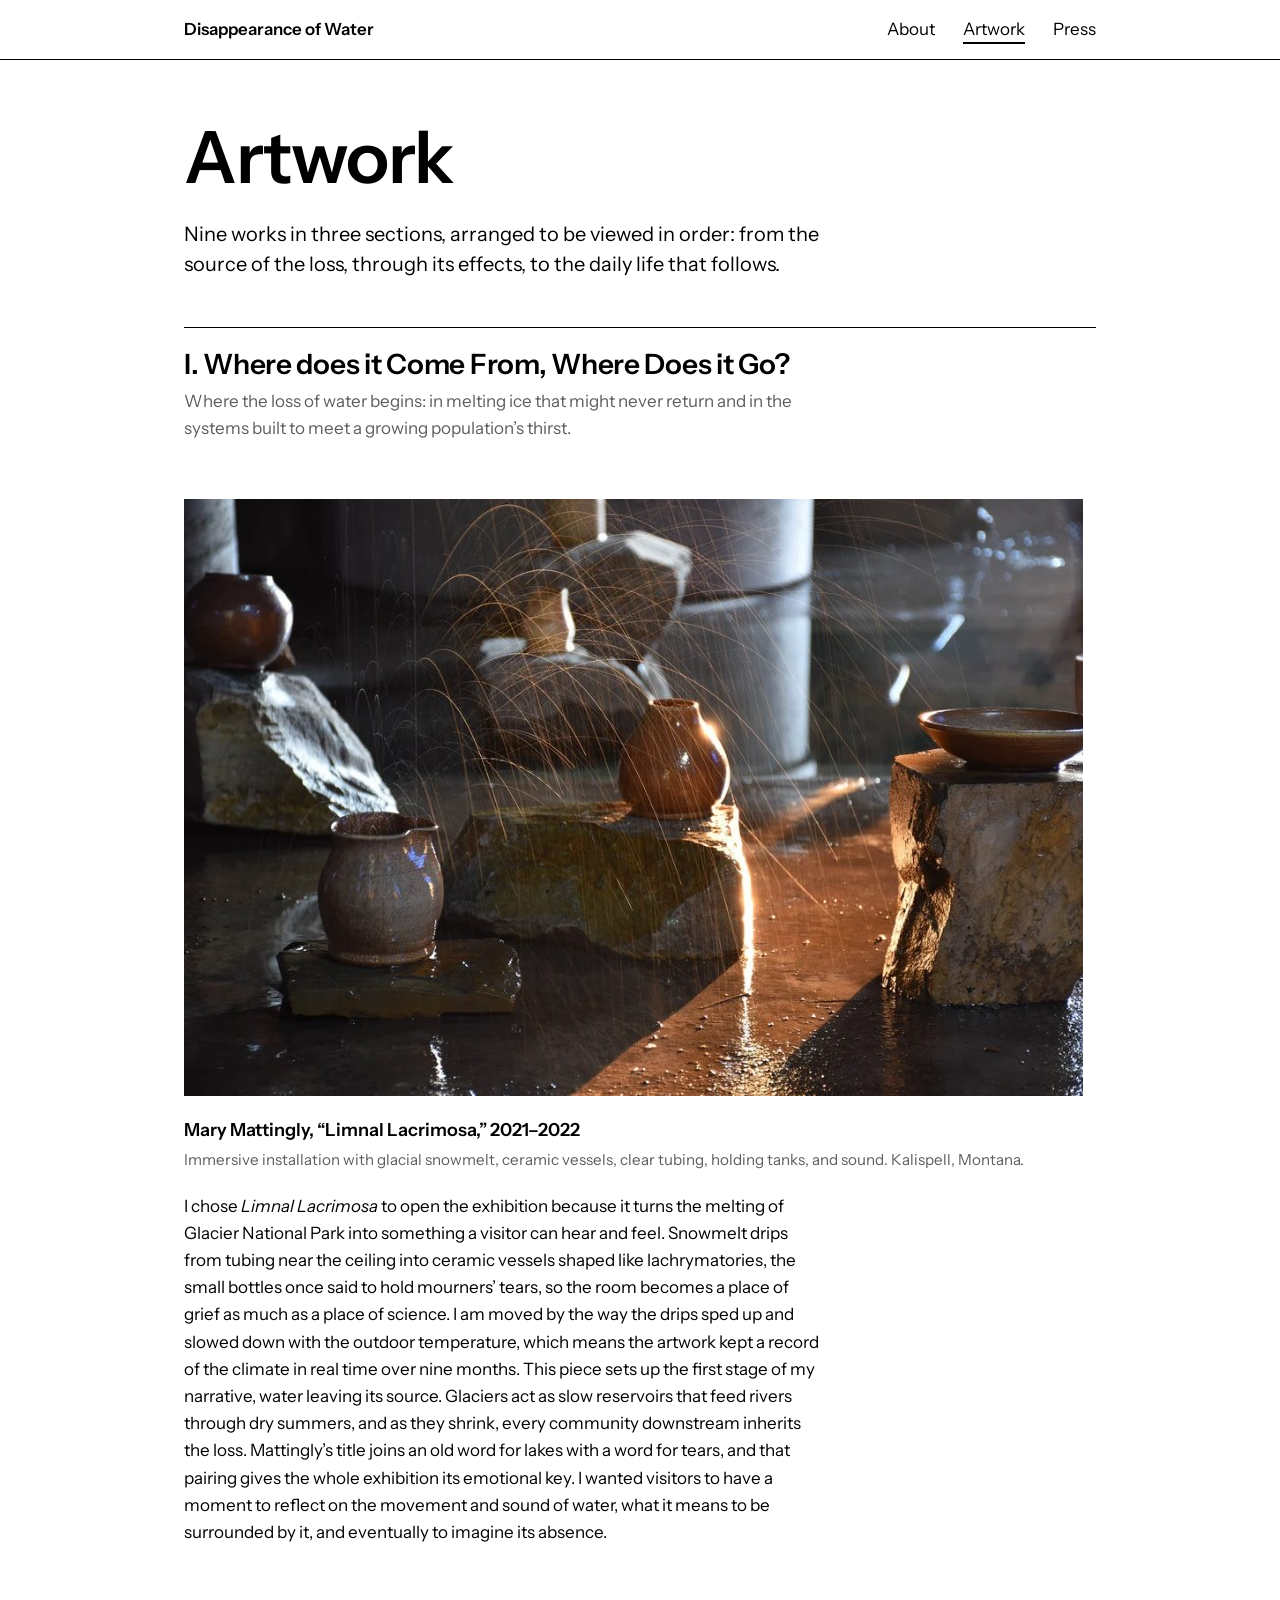
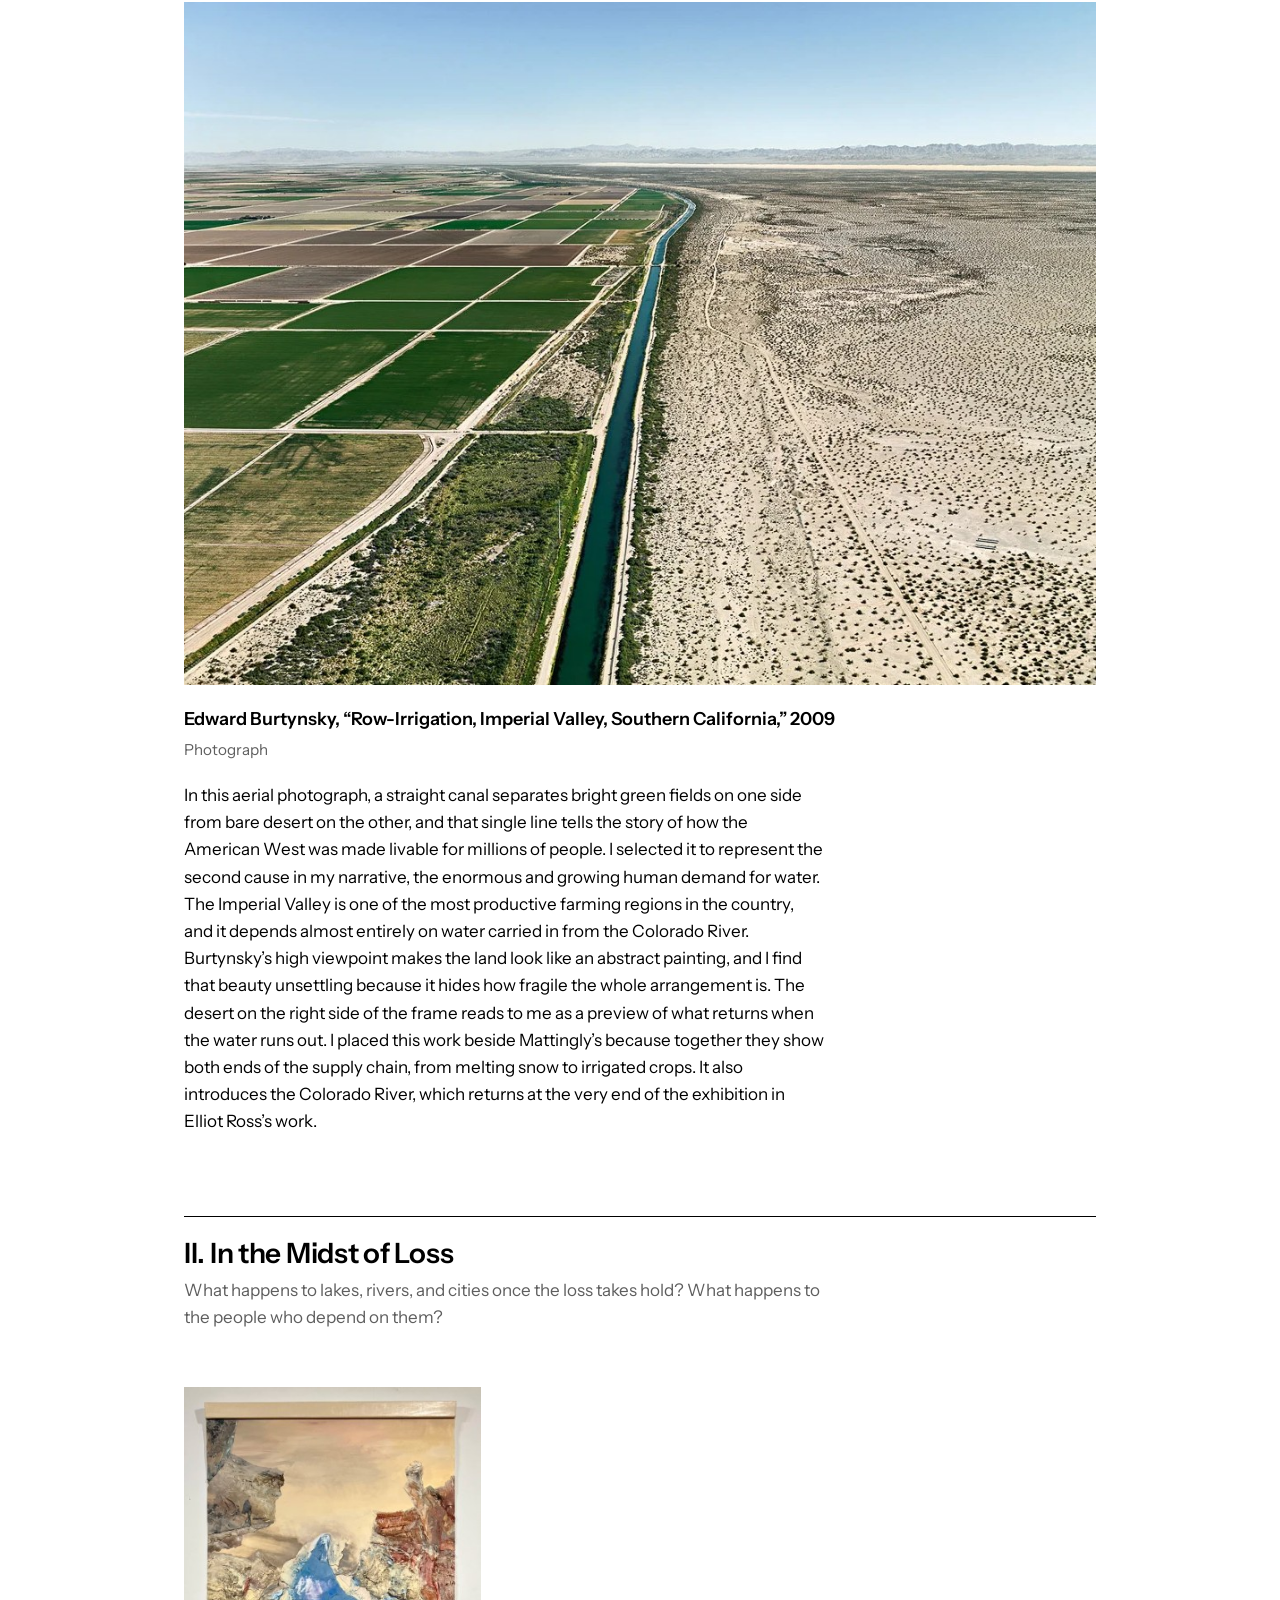
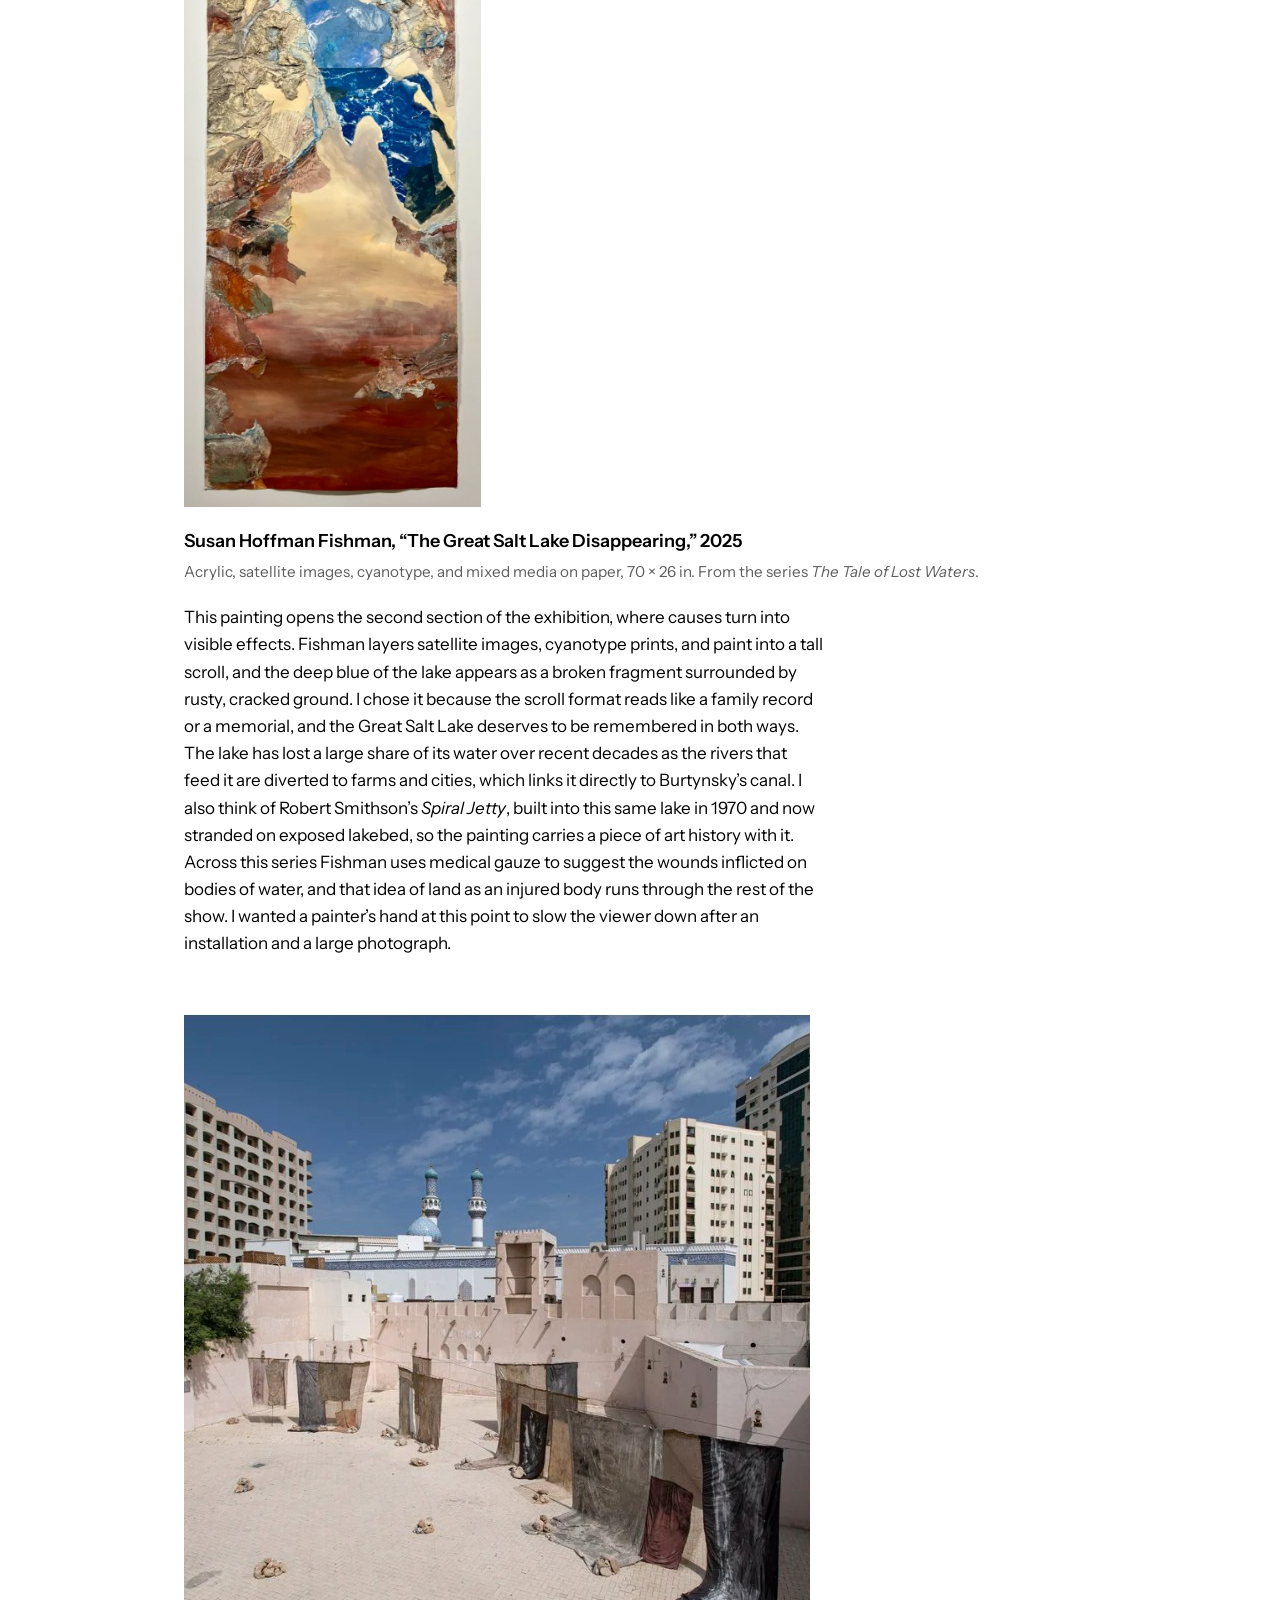
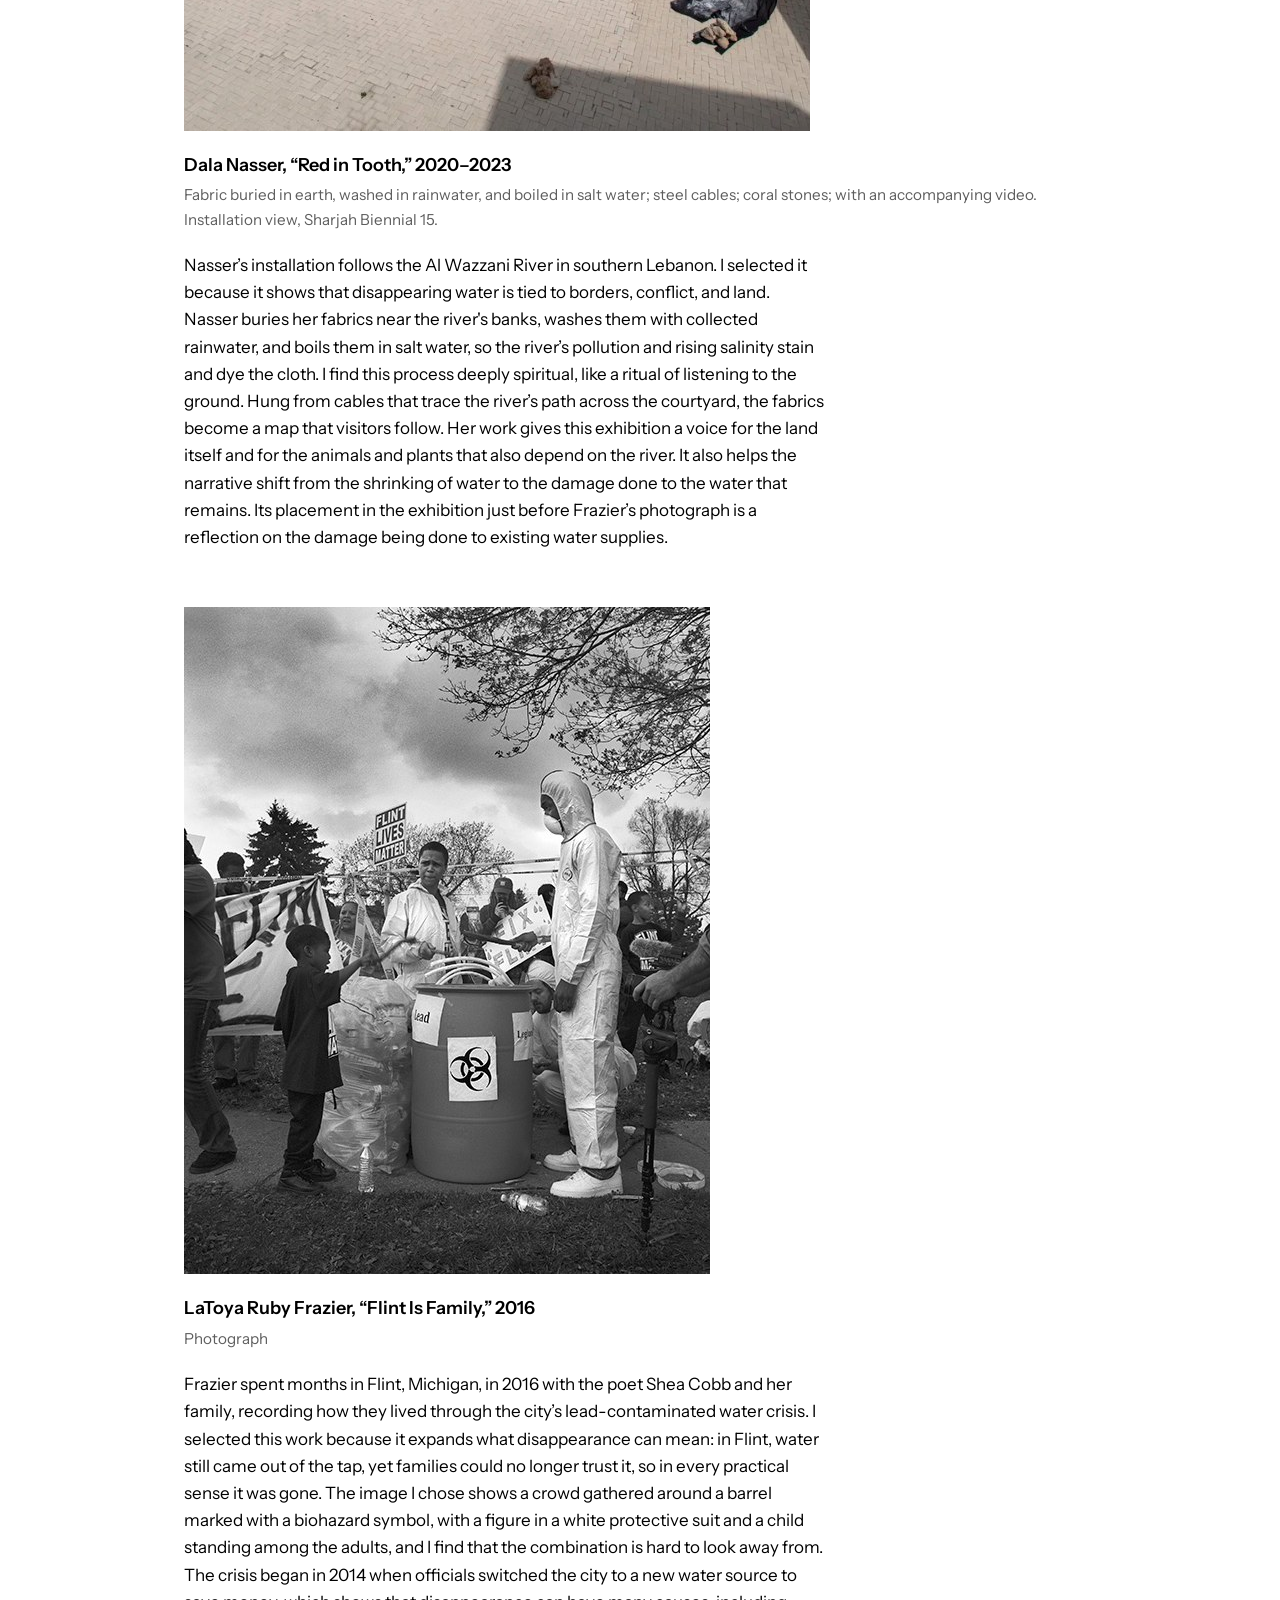
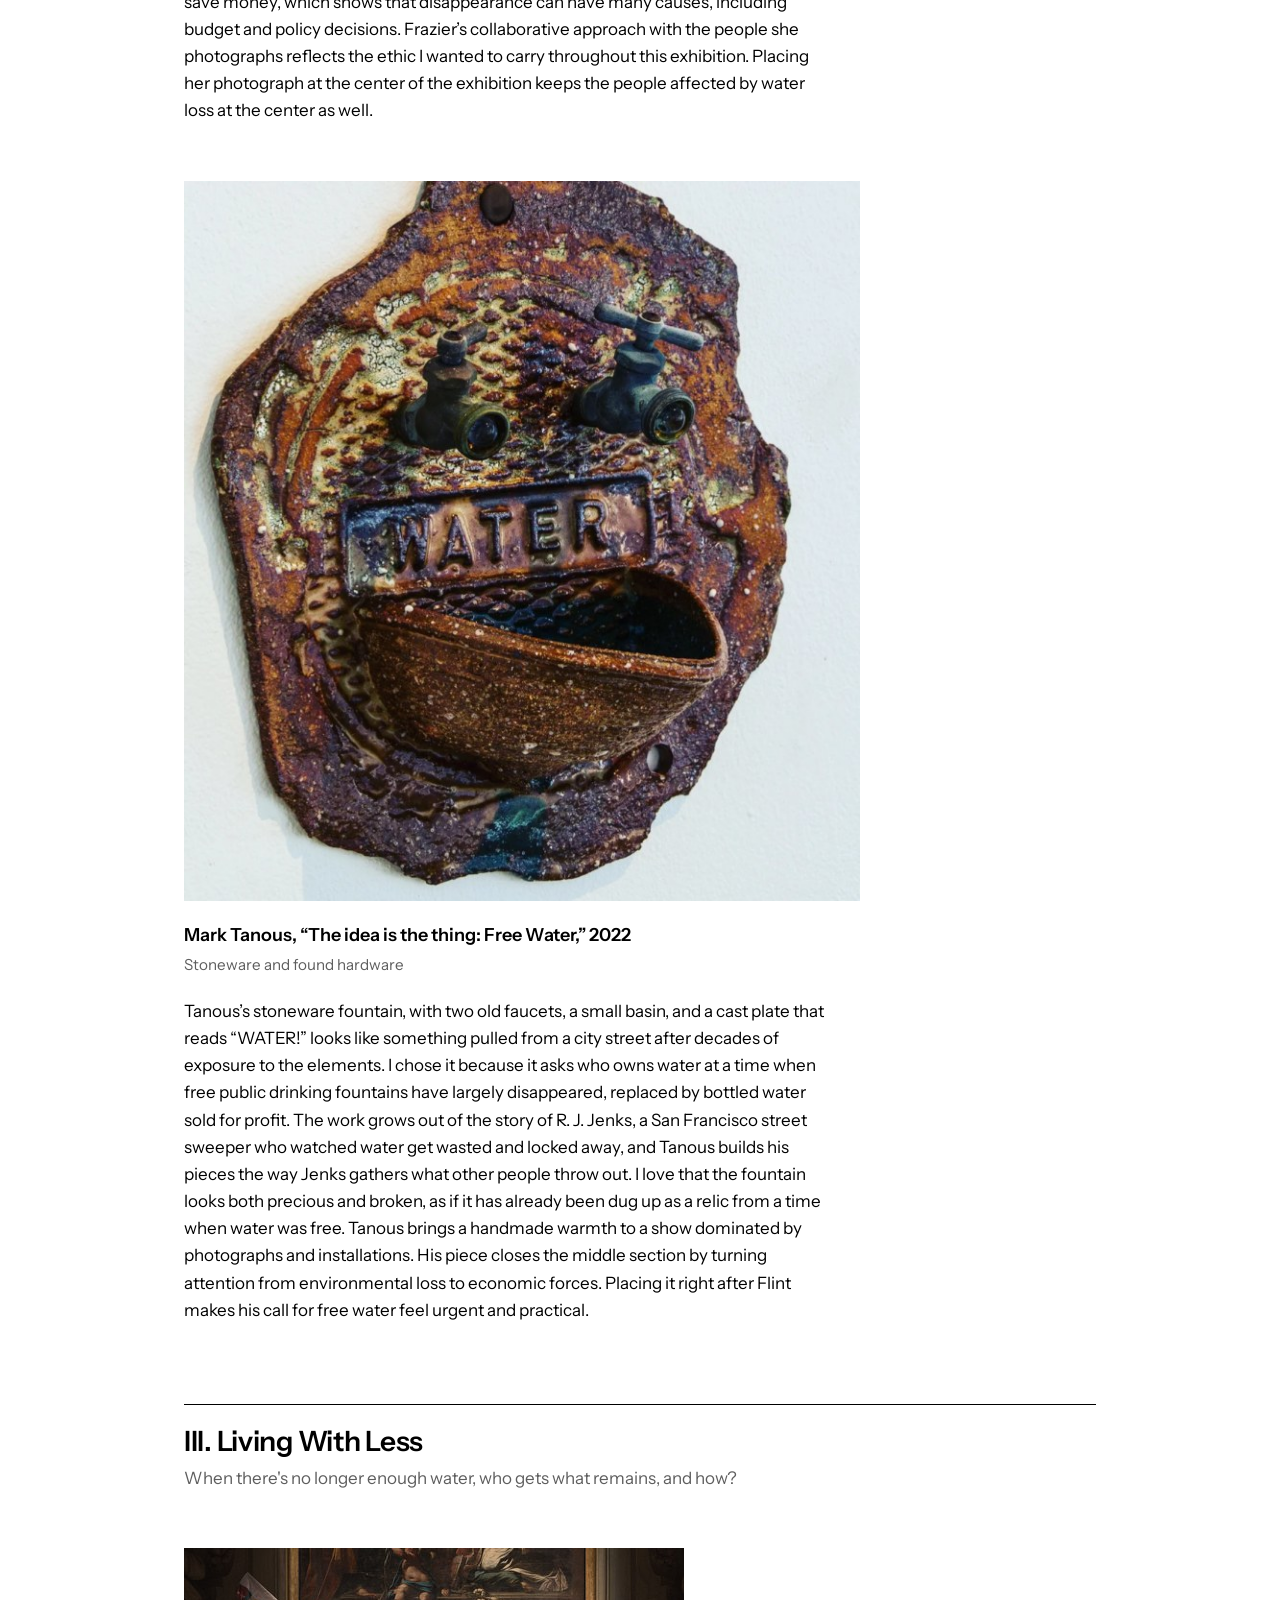
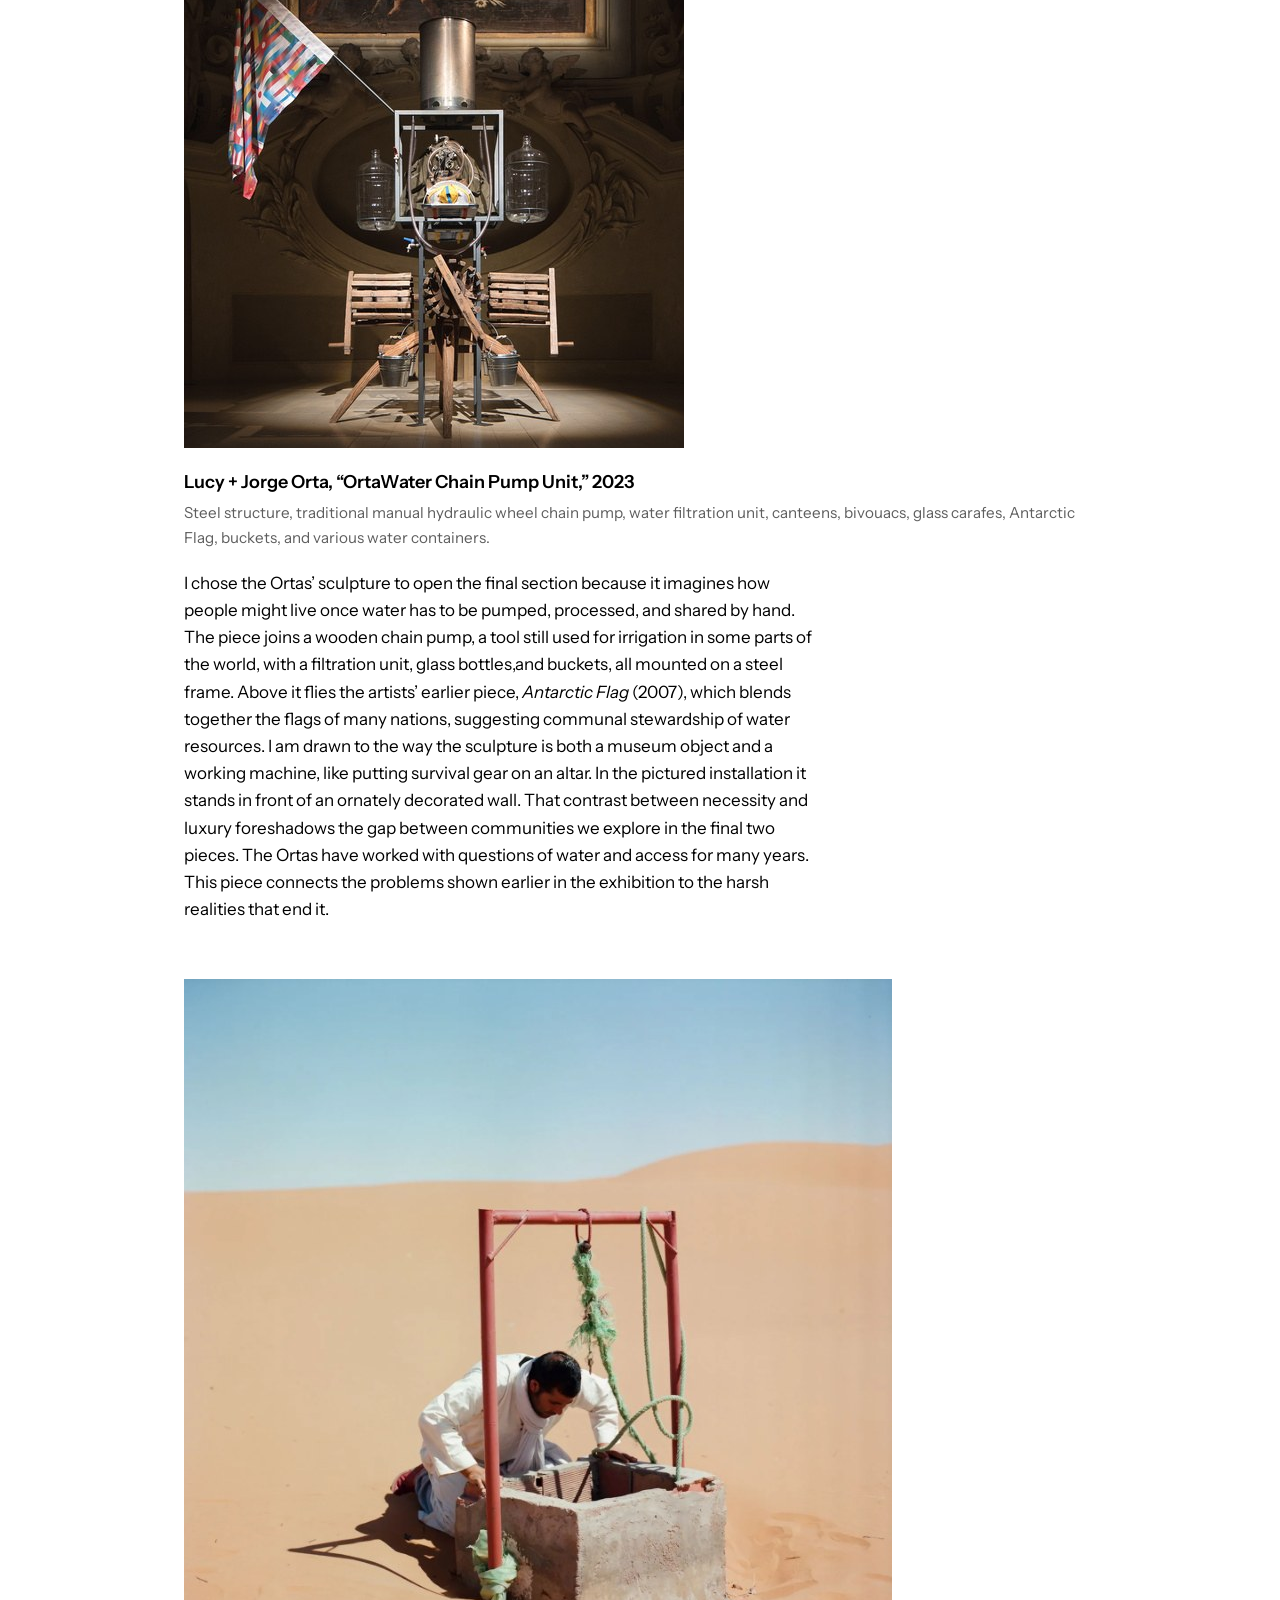
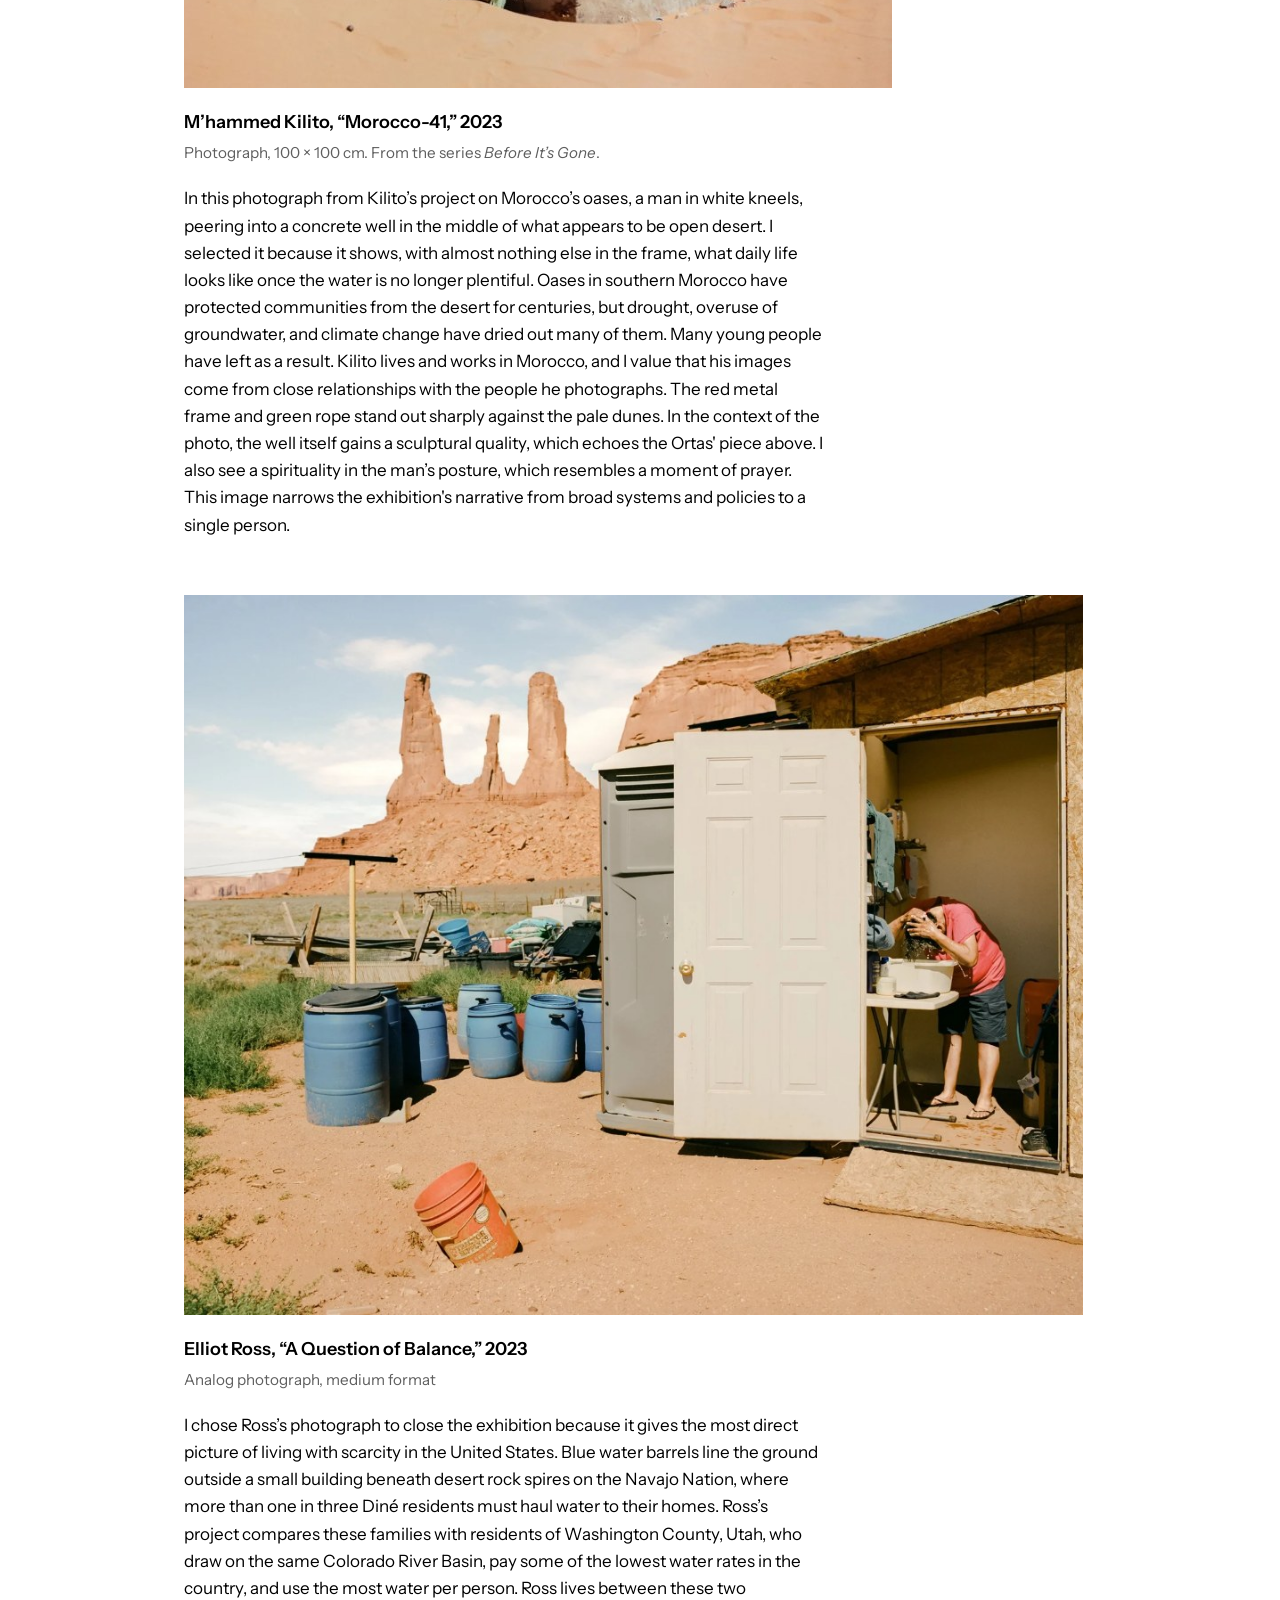
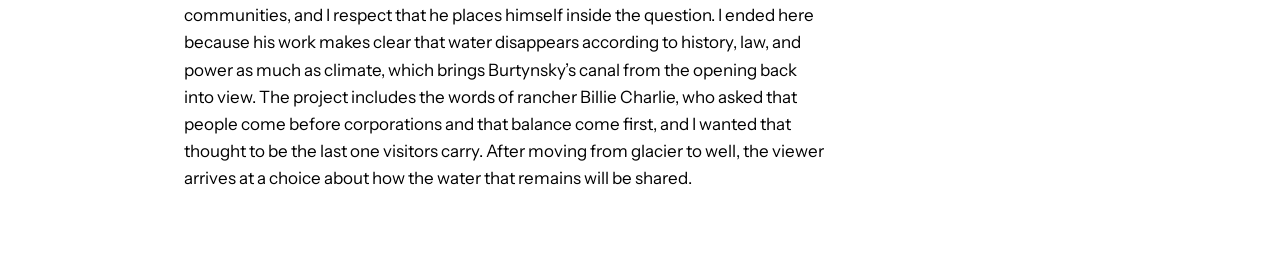
==== artwork.html @ 17aca90d "V1" ====
<!DOCTYPE html>
<html lang="en">
<head>
  <meta charset="utf-8">
  <meta name="viewport" content="width=device-width, initial-scale=1">
  <title>Artwork | Disappearance of Water</title>
  <meta name="description" content="The nine works in Disappearance of Water, presented in three sections.">
  <link rel="preconnect" href="https://fonts.googleapis.com">
  <link rel="preconnect" href="https://fonts.gstatic.com" crossorigin>
  <link href="https://fonts.googleapis.com/css2?family=Instrument+Sans:wght@400;600;700&display=swap" rel="stylesheet">
  <link rel="stylesheet" href="css/style.css">
</head>
<body>

  <nav class="site-nav" aria-label="Main">
    <div class="inner">
      <a class="brand" href="index.html">Disappearance of Water</a>
      <ul>
        <li><a href="index.html">About</a></li>
        <li><a href="artwork.html" aria-current="page">Artwork</a></li>
        <li><a href="press.html">Press</a></li>
      </ul>
    </div>
  </nav>

  <main>

    <header class="text">
      <h1>Artwork</h1>
      <p class="lede">Nine works in three sections, arranged to be viewed in order: from the source of the loss, through its effects, to the daily life that follows.</p>
    </header>

    <section class="movement" aria-labelledby="part-1">
      <h2 id="part-1">I. Where does it Come From, Where Does it Go?</h2>
      <p>Where the loss of water begins: in melting ice that might never return and in the systems built to meet a growing population’s thirst.</p>

      <article class="work" id="mattingly">
        <figure>
          <img src="images/01-mattingly-limnal-lacrimosa.jpg" alt="Limnal Lacrimosa">
        </figure>
        <p class="caption">Mary Mattingly, “Limnal Lacrimosa,” 2021–2022</p>
        <p class="medium">Immersive installation with glacial snowmelt, ceramic vessels, clear tubing, holding tanks, and sound. Kalispell, Montana.</p>
        <div class="text">
          <p>I chose <em>Limnal Lacrimosa</em> to open the exhibition because it turns the melting of Glacier National Park into something a visitor can hear and feel. Snowmelt drips from tubing near the ceiling into ceramic vessels shaped like lachrymatories, the small bottles once said to hold mourners’ tears, so the room becomes a place of grief as much as a place of science. I am moved by the way the drips sped up and slowed down with the outdoor temperature, which means the artwork kept a record of the climate in real time over nine months. This piece sets up the first stage of my narrative, water leaving its source. Glaciers act as slow reservoirs that feed rivers through dry summers, and as they shrink, every community downstream inherits the loss. Mattingly’s title joins an old word for lakes with a word for tears, and that pairing gives the whole exhibition its emotional key. I wanted visitors to have a moment to reflect on the movement and sound of water, what it means to be surrounded by it, and eventually to imagine its absence.</p>
        </div>
      </article>

      <article class="work" id="burtynsky">
        <figure>
          <img src="images/02-burtynsky-row-irrigation.jpg" alt="Row-Irrigation, Imperial Valley, Southern California,">
        </figure>
        <p class="caption">Edward Burtynsky, “Row-Irrigation, Imperial Valley, Southern California,” 2009</p>
        <p class="medium">Photograph</p>
        <div class="text">
          <p>In this aerial photograph, a straight canal separates bright green fields on one side from bare desert on the other, and that single line tells the story of how the American West was made livable for millions of people. I selected it to represent the second cause in my narrative, the enormous and growing human demand for water. The Imperial Valley is one of the most productive farming regions in the country, and it depends almost entirely on water carried in from the Colorado River. Burtynsky’s high viewpoint makes the land look like an abstract painting, and I find that beauty unsettling because it hides how fragile the whole arrangement is. The desert on the right side of the frame reads to me as a preview of what returns when the water runs out. I placed this work beside Mattingly’s because together they show both ends of the supply chain, from melting snow to irrigated crops. It also introduces the Colorado River, which returns at the very end of the exhibition in Elliot Ross’s work.</p>
        </div>
      </article>
    </section>

    <section class="movement" aria-labelledby="part-2">
      <h2 id="part-2">II. In the Midst of Loss</h2>
      <p>What happens to lakes, rivers, and cities once the loss takes hold? What happens to the people who depend on them?</p>

      <article class="work" id="fishman">
        <figure>
          <img src="images/03-fishman-great-salt-lake.jpg" alt="The Great Salt Lake Disappearing">
        </figure>
        <p class="caption">Susan Hoffman Fishman, “The Great Salt Lake Disappearing,” 2025</p>
        <p class="medium">Acrylic, satellite images, cyanotype, and mixed media on paper, 70 × 26 in. From the series <em>The Tale of Lost Waters</em>.</p>
        <div class="text">
          <p>This painting opens the second section of the exhibition, where causes turn into visible effects. Fishman layers satellite images, cyanotype prints, and paint into a tall scroll, and the deep blue of the lake appears as a broken fragment surrounded by rusty, cracked ground. I chose it because the scroll format reads like a family record or a memorial, and the Great Salt Lake deserves to be remembered in both ways. The lake has lost a large share of its water over recent decades as the rivers that feed it are diverted to farms and cities, which links it directly to Burtynsky’s canal. I also think of Robert Smithson’s <em>Spiral Jetty</em>, built into this same lake in 1970 and now stranded on exposed lakebed, so the painting carries a piece of art history with it. Across this series Fishman uses medical gauze to suggest the wounds inflicted on bodies of water, and that idea of land as an injured body runs through the rest of the show. I wanted a painter’s hand at this point to slow the viewer down after an installation and a large photograph.</p>
        </div>
      </article>

      <article class="work" id="nasser">
        <figure>
          <img src="images/04-nasser-red-in-tooth.jpg" alt="Red in Tooth">
        </figure>
        <p class="caption">Dala Nasser, “Red in Tooth,” 2020–2023</p>
        <p class="medium">Fabric buried in earth, washed in rainwater, and boiled in salt water; steel cables; coral stones; with an accompanying video. Installation view, Sharjah Biennial 15.</p>
        <div class="text">
          <p>Nasser’s installation follows the Al Wazzani River in southern Lebanon. I selected it because it shows that disappearing water is tied to borders, conflict, and land. Nasser buries her fabrics near the river's banks, washes them with collected rainwater, and boils them in salt water, so the river’s pollution and rising salinity stain and dye the cloth. I find this process deeply spiritual, like a ritual of listening to the ground. Hung from cables that trace the river’s path across the courtyard, the fabrics become a map that visitors follow. Her work gives this exhibition a voice for the land itself and for the animals and plants that also depend on the river. It also helps the narrative shift from the shrinking of water to the damage done to the water that remains. Its placement in the exhibition just before Frazier’s photograph is a reflection on the damage being done to existing water supplies.</p>
        </div>
      </article>

      <article class="work" id="frazier">
        <figure>
          <img src="images/05-frazier-flint-is-family.jpg" alt="Flint Is Family">
        </figure>
        <p class="caption">LaToya Ruby Frazier, “Flint Is Family,” 2016</p>
        <p class="medium">Photograph</p>
        <div class="text">
          <p>Frazier spent months in Flint, Michigan, in 2016 with the poet Shea Cobb and her family, recording how they lived through the city’s lead-contaminated water crisis. I selected this work because it expands what disappearance can mean: in Flint, water still came out of the tap, yet families could no longer trust it, so in every practical sense it was gone. The image I chose shows a crowd gathered around a barrel marked with a biohazard symbol, with a figure in a white protective suit and a child standing among the adults, and I find that the combination is hard to look away from. The crisis began in 2014 when officials switched the city to a new water source to save money, which shows that disappearance can have many causes, including budget and policy decisions. Frazier’s collaborative approach with the people she photographs reflects the ethic I wanted to carry throughout this exhibition. Placing her photograph at the center of the exhibition keeps the people affected by water loss at the center as well.</p>
        </div>
      </article>

      <article class="work" id="tanous">
        <figure>
          <img src="images/06-tanous-free-water.jpg" alt="The idea is the thing: Free Water">
        </figure>
        <p class="caption">Mark Tanous, “The idea is the thing: Free Water,” 2022</p>
        <p class="medium">Stoneware and found hardware</p>
        <div class="text">
          <p>Tanous’s stoneware fountain, with two old faucets, a small basin, and a cast plate that reads “WATER!” looks like something pulled from a city street after decades of exposure to the elements. I chose it because it asks who owns water at a time when free public drinking fountains have largely disappeared, replaced by bottled water sold for profit. The work grows out of the story of R. J. Jenks, a San Francisco street sweeper who watched water get wasted and locked away, and Tanous builds his pieces the way Jenks gathers what other people throw out. I love that the fountain looks both precious and broken, as if it has already been dug up as a relic from a time when water was free. Tanous brings a handmade warmth to a show dominated by photographs and installations. His piece closes the middle section by turning attention from environmental loss to economic forces. Placing it right after Flint makes his call for free water feel urgent and practical.</p>
        </div>
      </article>
    </section>

    <section class="movement" aria-labelledby="part-3">
      <h2 id="part-3">III. Living With Less</h2>
      <p>When there's no longer enough water, who gets what remains, and how?</p>

      <article class="work" id="orta">
        <figure>
          <img src="images/07-orta-chain-pump-unit.jpg" alt="OrtaWater Chain Pump Unit">
        </figure>
        <p class="caption">Lucy + Jorge Orta, “OrtaWater Chain Pump Unit,” 2023</p>
        <p class="medium">Steel structure, traditional manual hydraulic wheel chain pump, water filtration unit, canteens, bivouacs, glass carafes, Antarctic Flag, buckets, and various water containers.</p>
        <div class="text">
          <p>I chose the Ortas’ sculpture to open the final section because it imagines how people might live once water has to be pumped, processed, and shared by hand. The piece joins a wooden chain pump, a tool still used for irrigation in some parts of the world, with a filtration unit, glass bottles,and buckets, all mounted on a steel frame. Above it flies the artists’ earlier piece, <i>Antarctic Flag</i> (2007), which blends together the flags of many nations, suggesting communal stewardship of water resources. I am drawn to the way the sculpture is both a museum object and a working machine, like putting survival gear on an altar. In the pictured installation it stands in front of an ornately decorated wall. That contrast between necessity and luxury foreshadows the gap between communities we explore in the final two pieces. The Ortas have worked with questions of water and access for many years. This piece connects the problems shown earlier in the exhibition to the harsh realities that end it.</p>
        </div>
      </article>

      <article class="work" id="kilito">
        <figure>
          <img src="images/08-kilito-morocco-41.jpg" alt="Morocco-41">
        </figure>
        <p class="caption">M’hammed Kilito, “Morocco-41,” 2023</p>
        <p class="medium">Photograph, 100 × 100 cm. From the series <em>Before It’s Gone</em>.</p>
        <div class="text">
          <p>In this photograph from Kilito’s project on Morocco’s oases, a man in white kneels, peering into a concrete well in the middle of what appears to be open desert. I selected it because it shows, with almost nothing else in the frame, what daily life looks like once the water is no longer plentiful. Oases in southern Morocco have protected communities from the desert for centuries, but drought, overuse of groundwater, and climate change have dried out many of them. Many young people have left as a result. Kilito lives and works in Morocco, and I value that his images come from close relationships with the people he photographs. The red metal frame and green rope stand out sharply against the pale dunes. In the context of the photo, the well itself gains a sculptural quality, which echoes the Ortas' piece above. I also see a spirituality in the man’s posture, which resembles a moment of prayer. This image narrows the exhibition's narrative from broad systems and policies to a single person.</p>
        </div>
      </article>

      <article class="work" id="ross">
        <figure>
          <img src="images/09-ross-question-of-balance.jpg" alt="A Question of Balance">
        </figure>
        <p class="caption">Elliot Ross, “A Question of Balance,” 2023</p>
        <p class="medium">Analog photograph, medium format</p>
        <div class="text">
          <p>I chose Ross’s photograph to close the exhibition because it gives the most direct picture of living with scarcity in the United States. Blue water barrels line the ground outside a small building beneath desert rock spires on the Navajo Nation, where more than one in three Diné residents must haul water to their homes. Ross’s project compares these families with residents of Washington County, Utah, who draw on the same Colorado River Basin, pay some of the lowest water rates in the country, and use the most water per person. Ross lives between these two communities, and I respect that he places himself inside the question. I ended here because his work makes clear that water disappears according to history, law, and power as much as climate, which brings Burtynsky’s canal from the opening back into view. The project includes the words of rancher Billie Charlie, who asked that people come before corporations and that balance come first, and I wanted that thought to be the last one visitors carry. After moving from glacier to well, the viewer arrives at a choice about how the water that remains will be shared.</p>
        </div>
      </article>
    </section>

  </main>

 </body>
</html>
---- css/style.css ----
/* Disappearance of Water: shared styles
   White background, black sans-serif text, navigation bar at top. */

:root {
  --black: #000000;
  --white: #ffffff;
  --gray: #5e5e5e;
  --rule: #dcdcdc;
  --measure: 40rem;   /* reading width for text */
  --wide: 60rem;      /* width for images and poster */
  --font: "Instrument Sans", "Helvetica Neue", Helvetica, Arial, sans-serif;
}

*,
*::before,
*::after { box-sizing: border-box; }

html { scroll-padding-top: 5rem; }

body {
  margin: 0;
  background: var(--white);
  color: var(--black);
  font-family: var(--font);
  font-size: 1.0625rem;
  line-height: 1.6;
  -webkit-font-smoothing: antialiased;
}

img { max-width: 100%; height: auto; display: block; }

a { color: var(--black); text-underline-offset: 0.2em; }

a:focus-visible {
  outline: 2px solid var(--black);
  outline-offset: 3px;
}

/* ---------- Navigation ---------- */

.site-nav {
  position: sticky;
  top: 0;
  z-index: 10;
  background: var(--white);
  border-bottom: 1px solid var(--black);
}

.site-nav .inner {
  max-width: var(--wide);
  margin: 0 auto;
  padding: 1rem 1.5rem;
  display: flex;
  flex-wrap: wrap;
  align-items: baseline;
  justify-content: space-between;
  gap: 0.5rem 2rem;
}

.site-nav .brand {
  font-weight: 600;
  text-decoration: none;
  font-size: 1.05rem;
}

.site-nav ul {
  list-style: none;
  margin: 0;
  padding: 0;
  display: flex;
  gap: 1.75rem;
}

.site-nav ul a {
  text-decoration: none;
  padding-bottom: 0.2rem;
  border-bottom: 2px solid transparent;
}

.site-nav ul a:hover { border-bottom-color: var(--rule); }

.site-nav ul a[aria-current="page"] { border-bottom-color: var(--black); }

/* ---------- Page layout ---------- */

main {
  max-width: var(--wide);
  margin: 0 auto;
  padding: 3.5rem 1.5rem 5rem;
}

.text {
  max-width: var(--measure);
}

h1, h2, h3 {
  line-height: 1.15;
  font-weight: 600;
  margin: 0;
}

h1 { font-size: clamp(2.4rem, 7vw, 4.5rem); letter-spacing: -0.02em; }
h2 { font-size: 1.75rem; letter-spacing: -0.01em; margin: 3.5rem 0 1.25rem; }
h3 { font-size: 1.2rem; margin: 2.5rem 0 0.5rem; }

p { margin: 0 0 1.15rem; }

.lede {
  font-size: 1.25rem;
  line-height: 1.5;
  margin-top: 1.25rem;
}

.meta { color: var(--gray); }

hr {
  border: 0;
  border-top: 1px solid var(--rule);
  margin: 3.5rem 0;
}

/* ---------- Title treatment: the word "Water" fades letter by letter ---------- */

.fade span:nth-child(1) { opacity: 1; }
.fade span:nth-child(2) { opacity: 0.72; }
.fade span:nth-child(3) { opacity: 0.48; }
.fade span:nth-child(4) { opacity: 0.28; }
.fade span:nth-child(5) { opacity: 0.12; }

/* ---------- Hero (About page) ---------- */

.hero { margin-bottom: 3rem; }

.hero figure { margin: 2.5rem 0 0; }

/* ---------- Artwork page ---------- */

.movement {
  margin-top: 5rem;
  padding-top: 1.25rem;
  border-top: 1px solid var(--black);
}

.movement:first-of-type { margin-top: 3rem; }

.movement h2 { margin: 0 0 0.5rem; }

.movement > p { max-width: var(--measure); color: var(--gray); }

.work { margin: 3.5rem 0 0; }

.work figure { margin: 0 0 1.25rem; }

.work img {
  width: auto;
  max-height: 80vh;
}

.caption {
  font-size: 1.125rem;
  font-weight: 600;
  margin: 0 0 0.25rem;
}

.medium {
  font-size: 0.95rem;
  color: var(--gray);
  margin: 0 0 1.25rem;
}

.work .text p:last-child { margin-bottom: 0; }

/* ---------- Press page: poster ---------- */

.poster {
  max-width: 34rem;
  aspect-ratio: 3 / 4;
  border: 1px solid var(--black);
  padding: 2rem 2rem 1.75rem;
  display: flex;
  flex-direction: column;
  margin: 2rem 0 1rem;
  overflow: hidden;
}

.poster .kicker { font-size: 0.9rem; margin: 0; }

.poster .title {
  font-size: clamp(2.2rem, 9vw, 3.6rem);
  line-height: 0.95;
  letter-spacing: -0.03em;
  font-weight: 700;
  margin: 0.75rem 0 1.25rem;
}

.poster .image {
  flex: 1 1 auto;
  min-height: 6rem;
  background: url("../images/02-burtynsky-row-irrigation.jpg") center / cover no-repeat;
}

.poster .artists {
  font-size: 0.85rem;
  line-height: 1.45;
  margin: 1.25rem 0 0;
}

.poster .footer {
  display: flex;
  justify-content: space-between;
  flex-wrap: wrap;
  gap: 0.25rem 1rem;
  font-size: 0.85rem;
  margin-top: 1rem;
  padding-top: 0.75rem;
  border-top: 1px solid var(--black);
}

.poster .footer strong { font-weight: 600; }

.press-release header { margin-bottom: 2rem; }

.press-release header p { margin: 0; }

.press-release .release-title {
  font-size: 1.75rem;
  font-weight: 600;
  margin: 0 0 0.5rem;
}

/* ---------- Footer ---------- */

.site-footer {
  border-top: 1px solid var(--rule);
}

.site-footer .inner {
  max-width: var(--wide);
  margin: 0 auto;
  padding: 1.5rem;
  font-size: 0.875rem;
  color: var(--gray);
}

.site-footer p { margin: 0; max-width: var(--measure); }

/* ---------- Small screens ---------- */

@media (max-width: 600px) {
  body { font-size: 1rem; }
  main { padding-top: 2.5rem; }
  .site-nav ul { gap: 1.25rem; }
  .poster { padding: 1.25rem; }
}
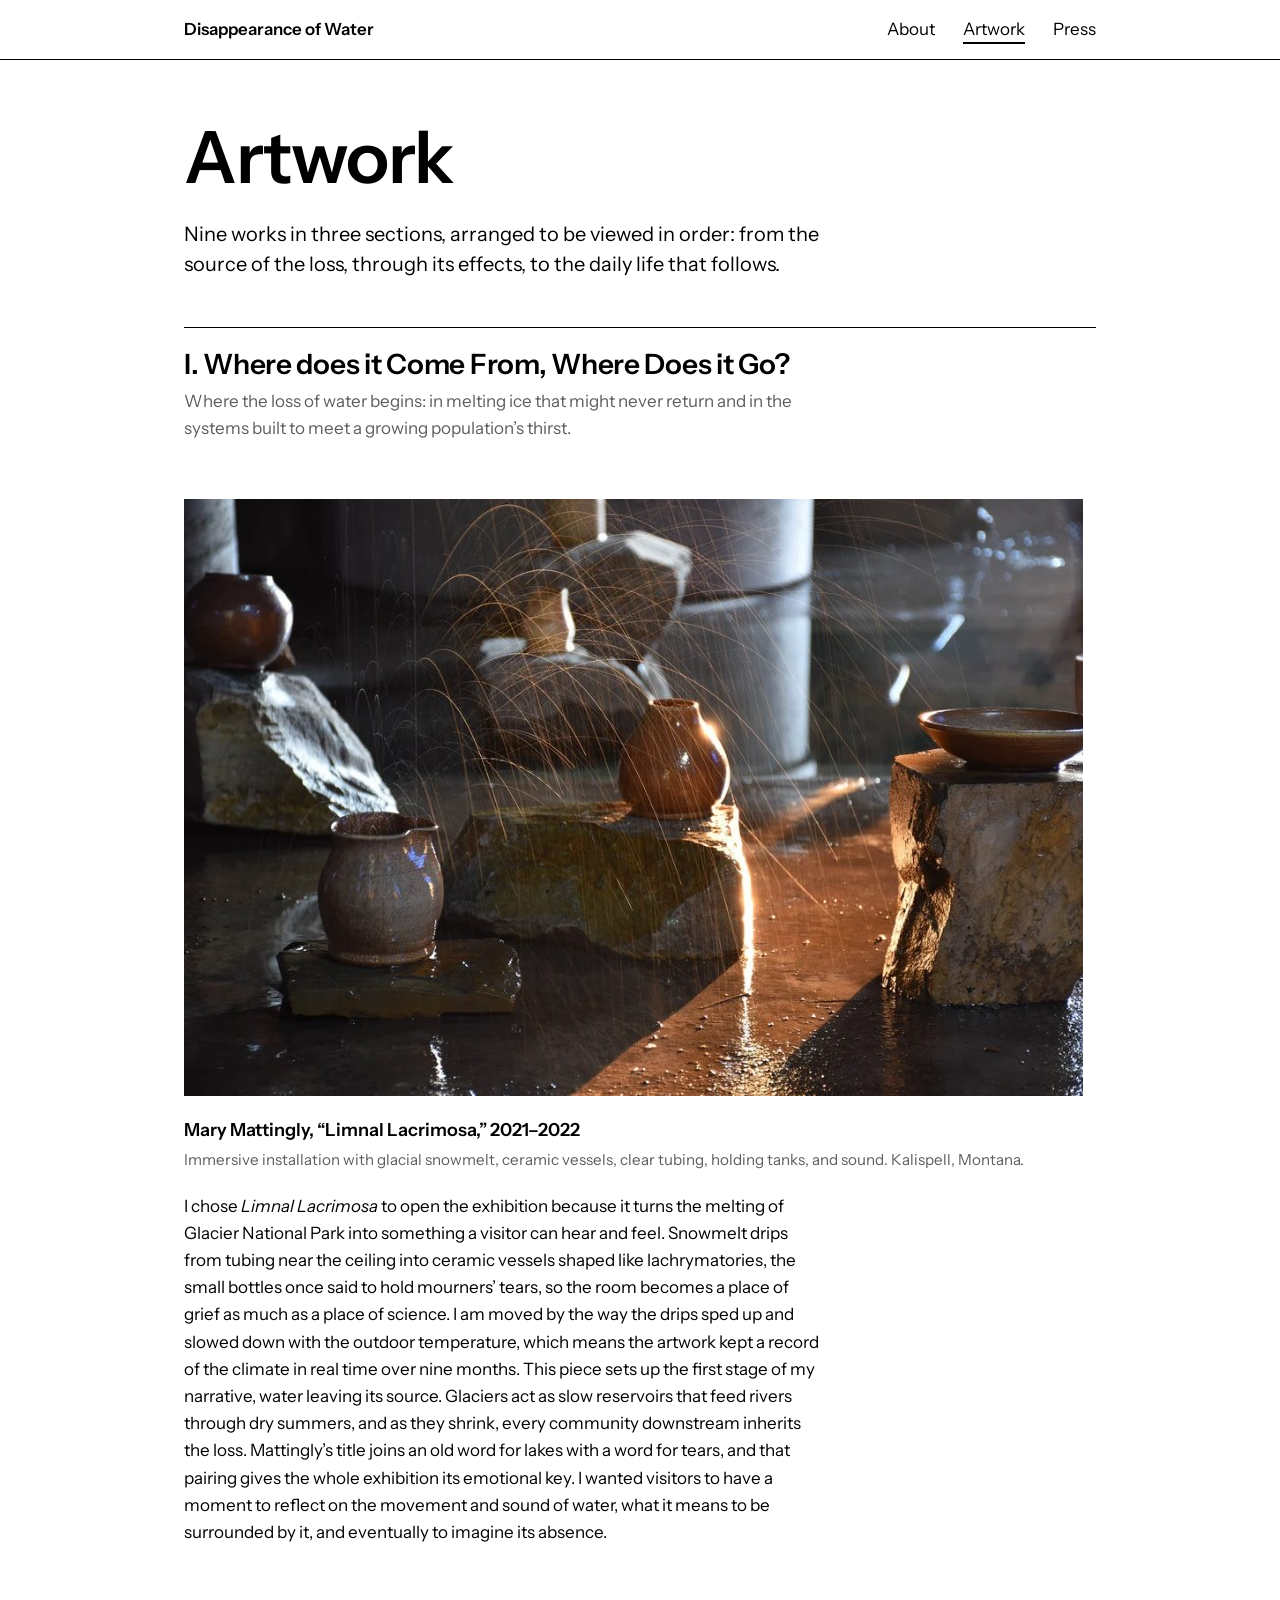
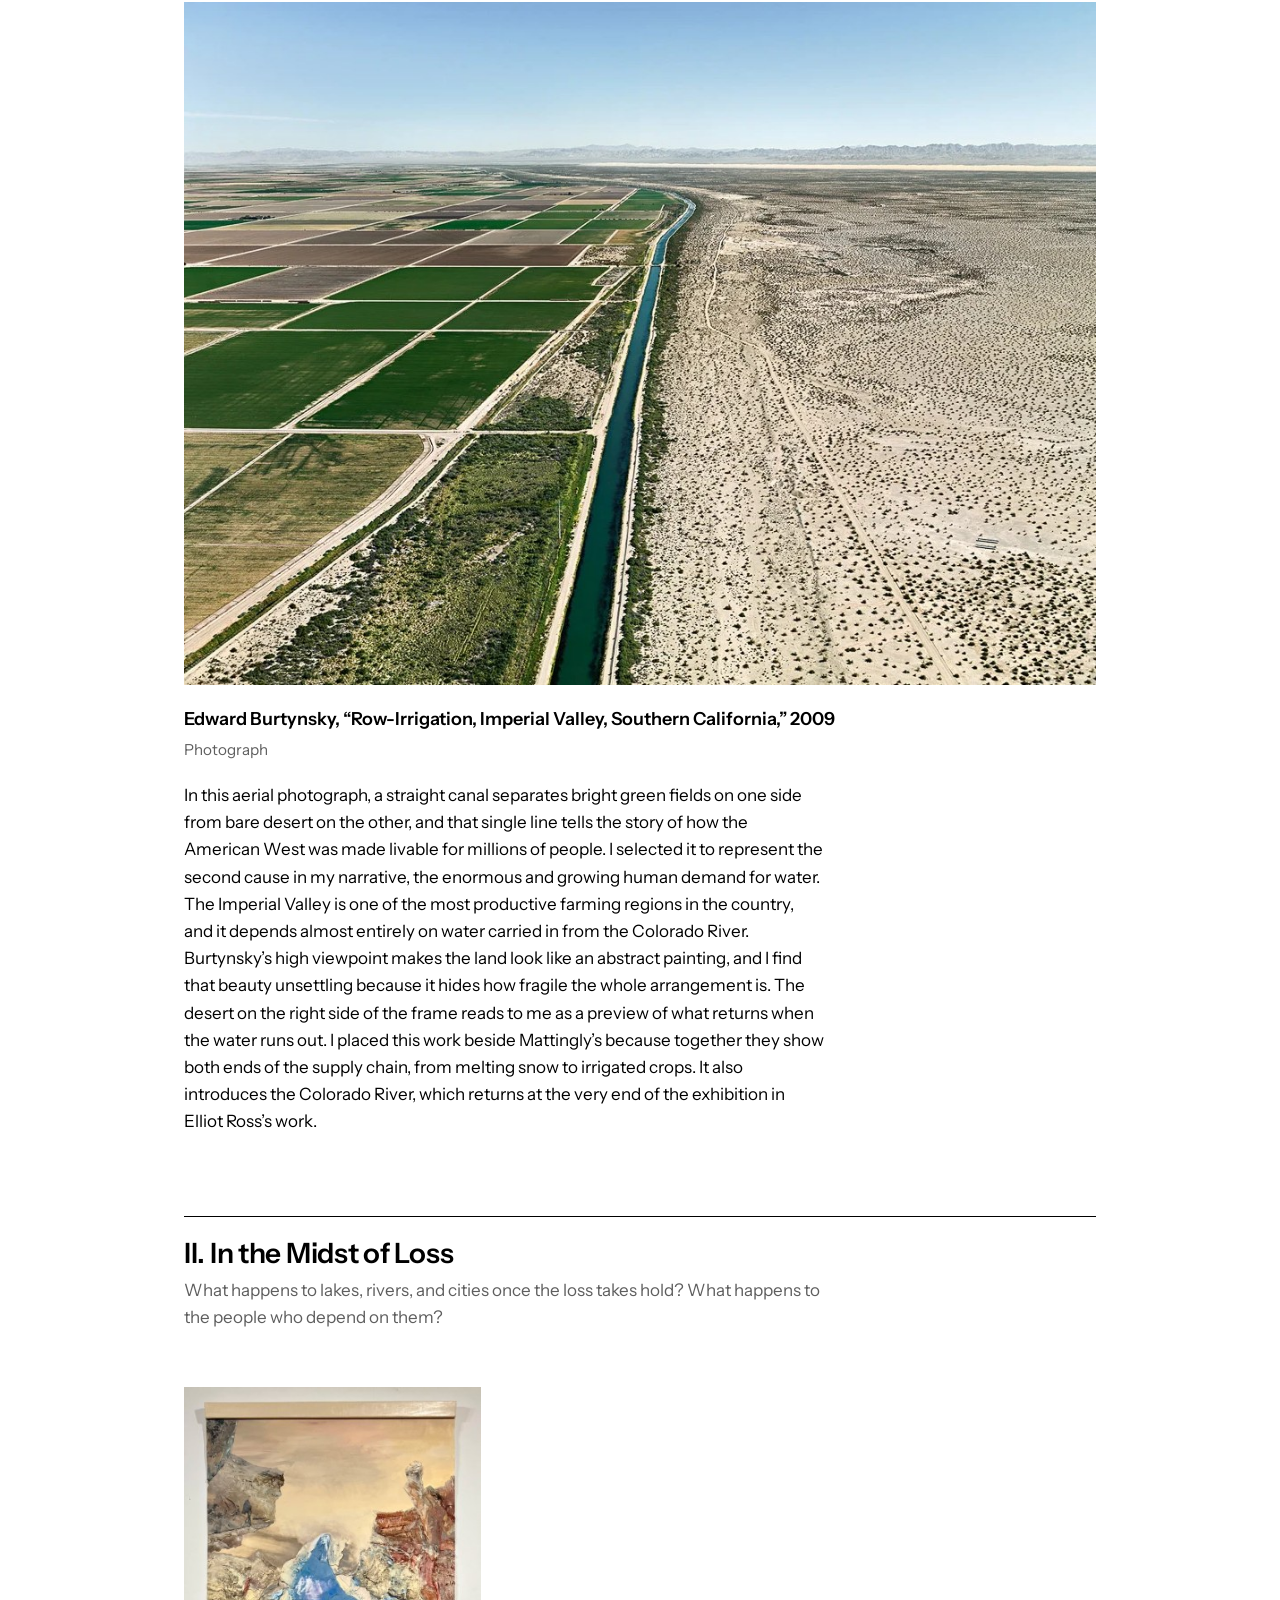
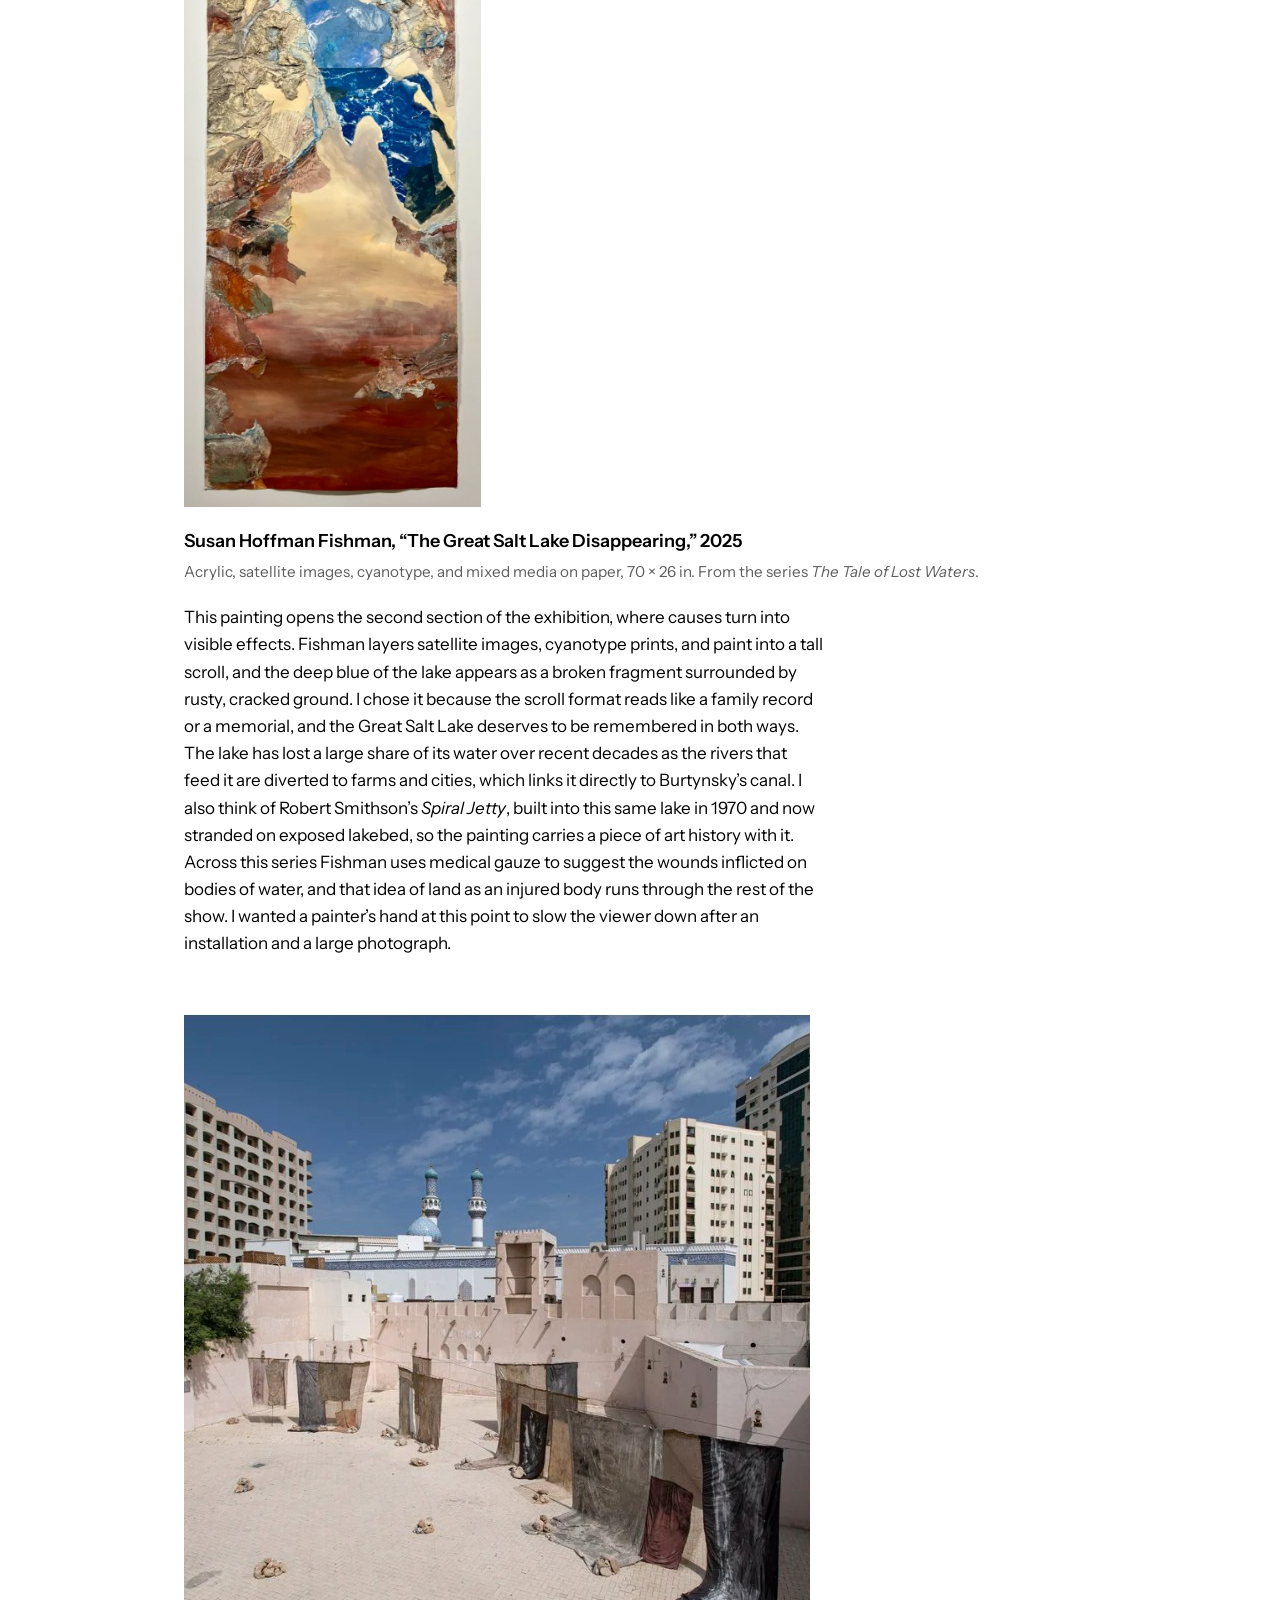
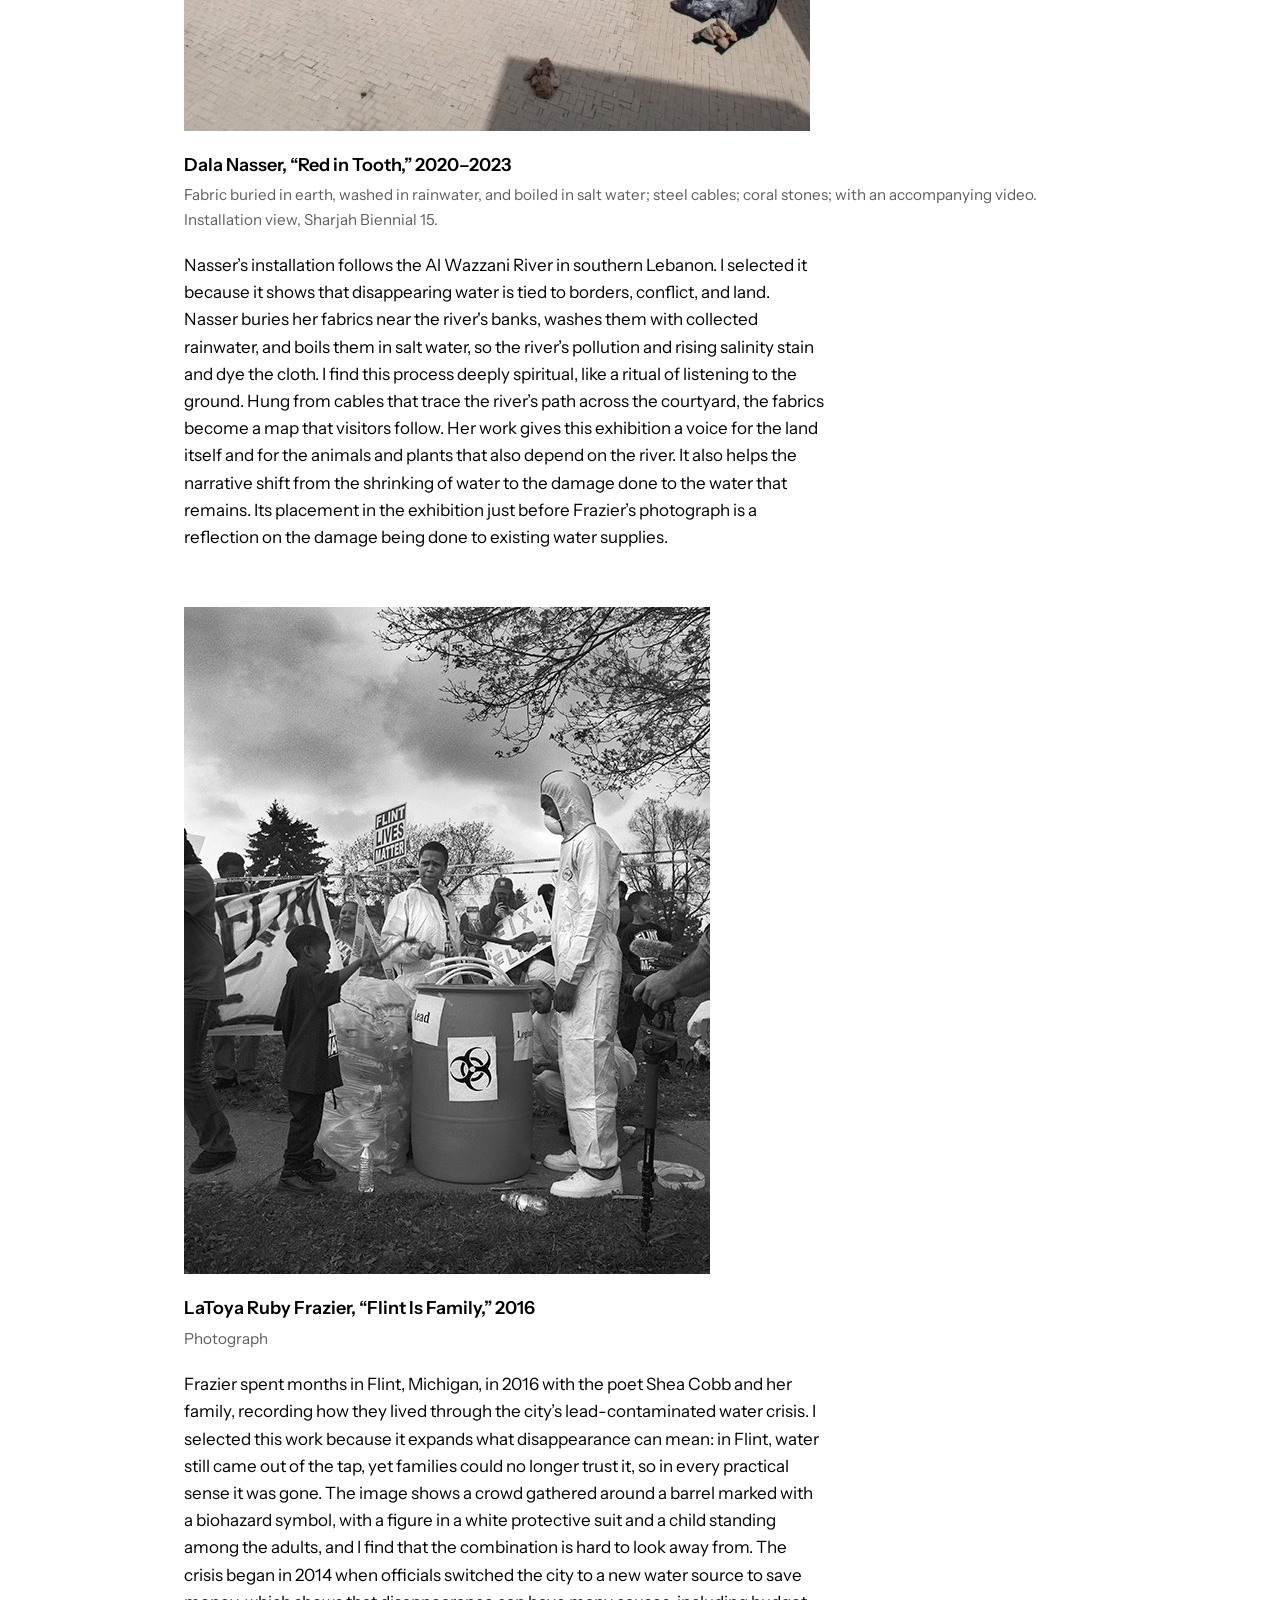
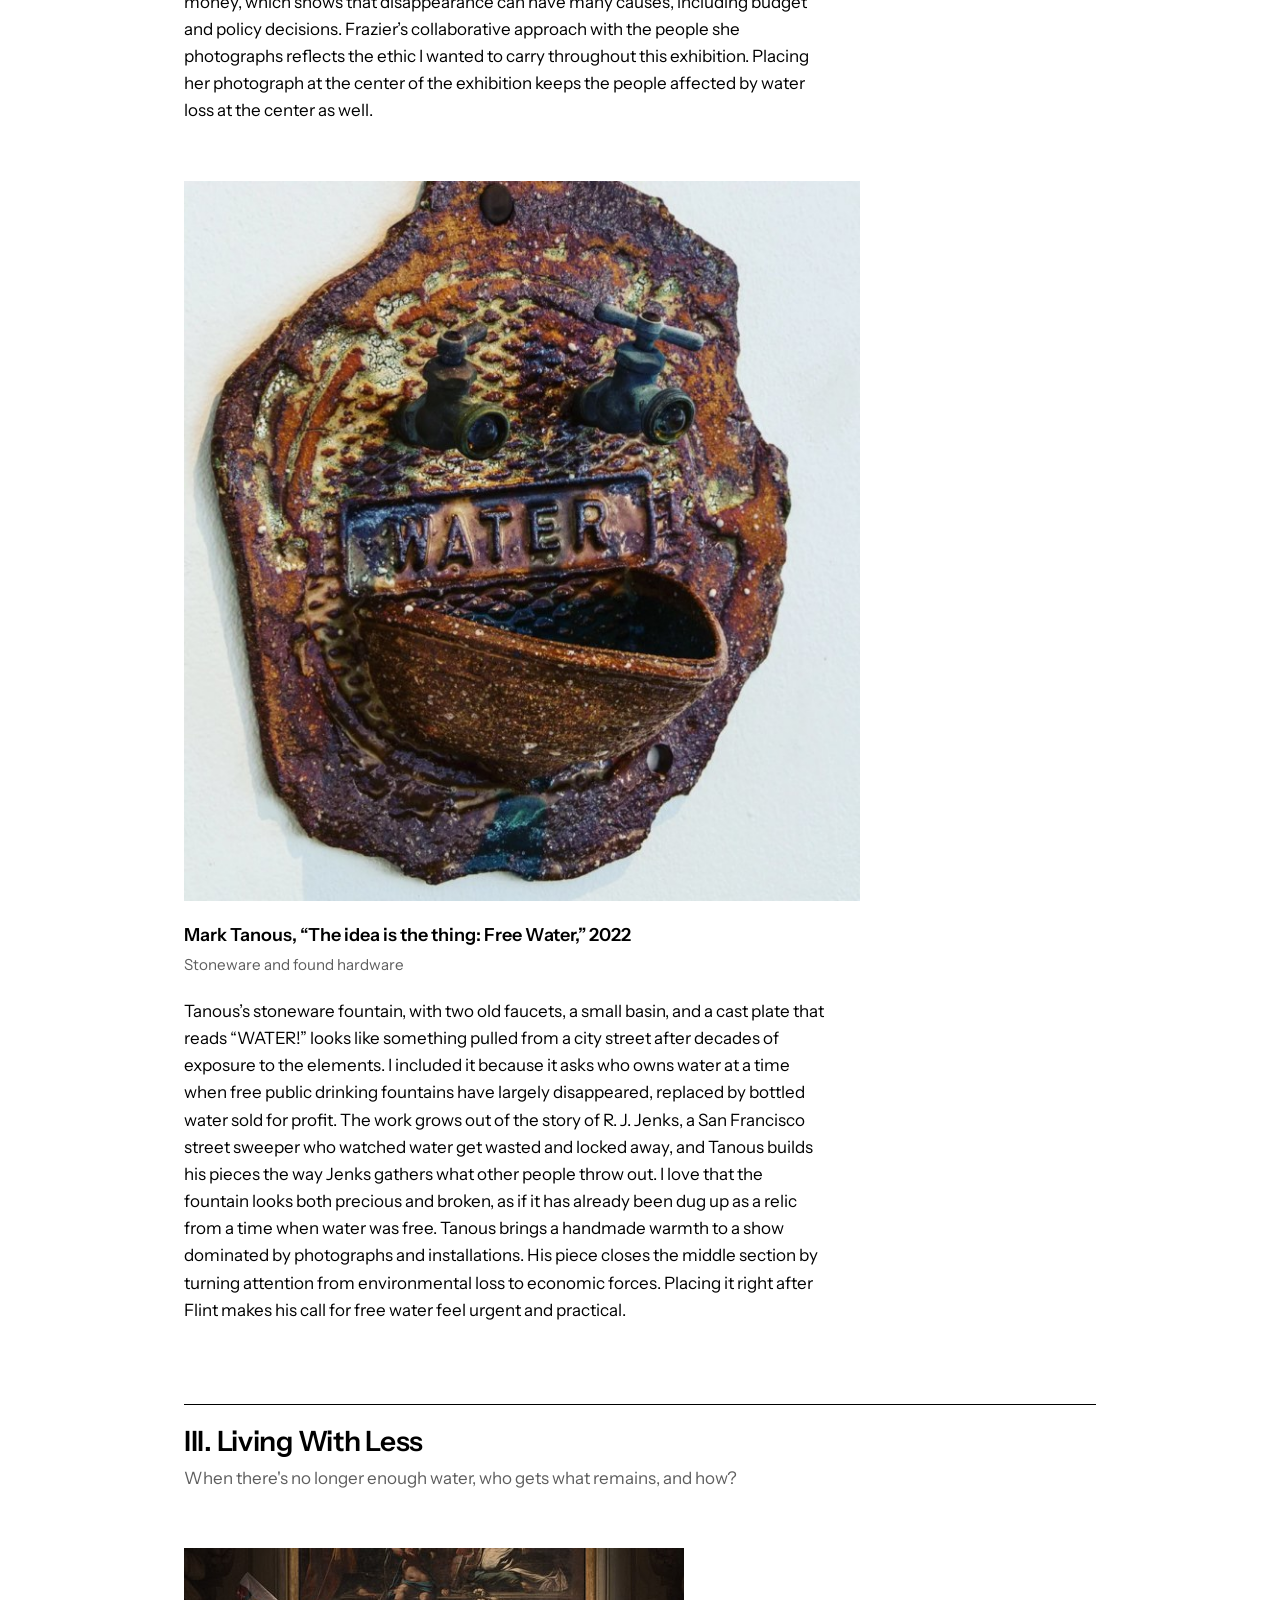
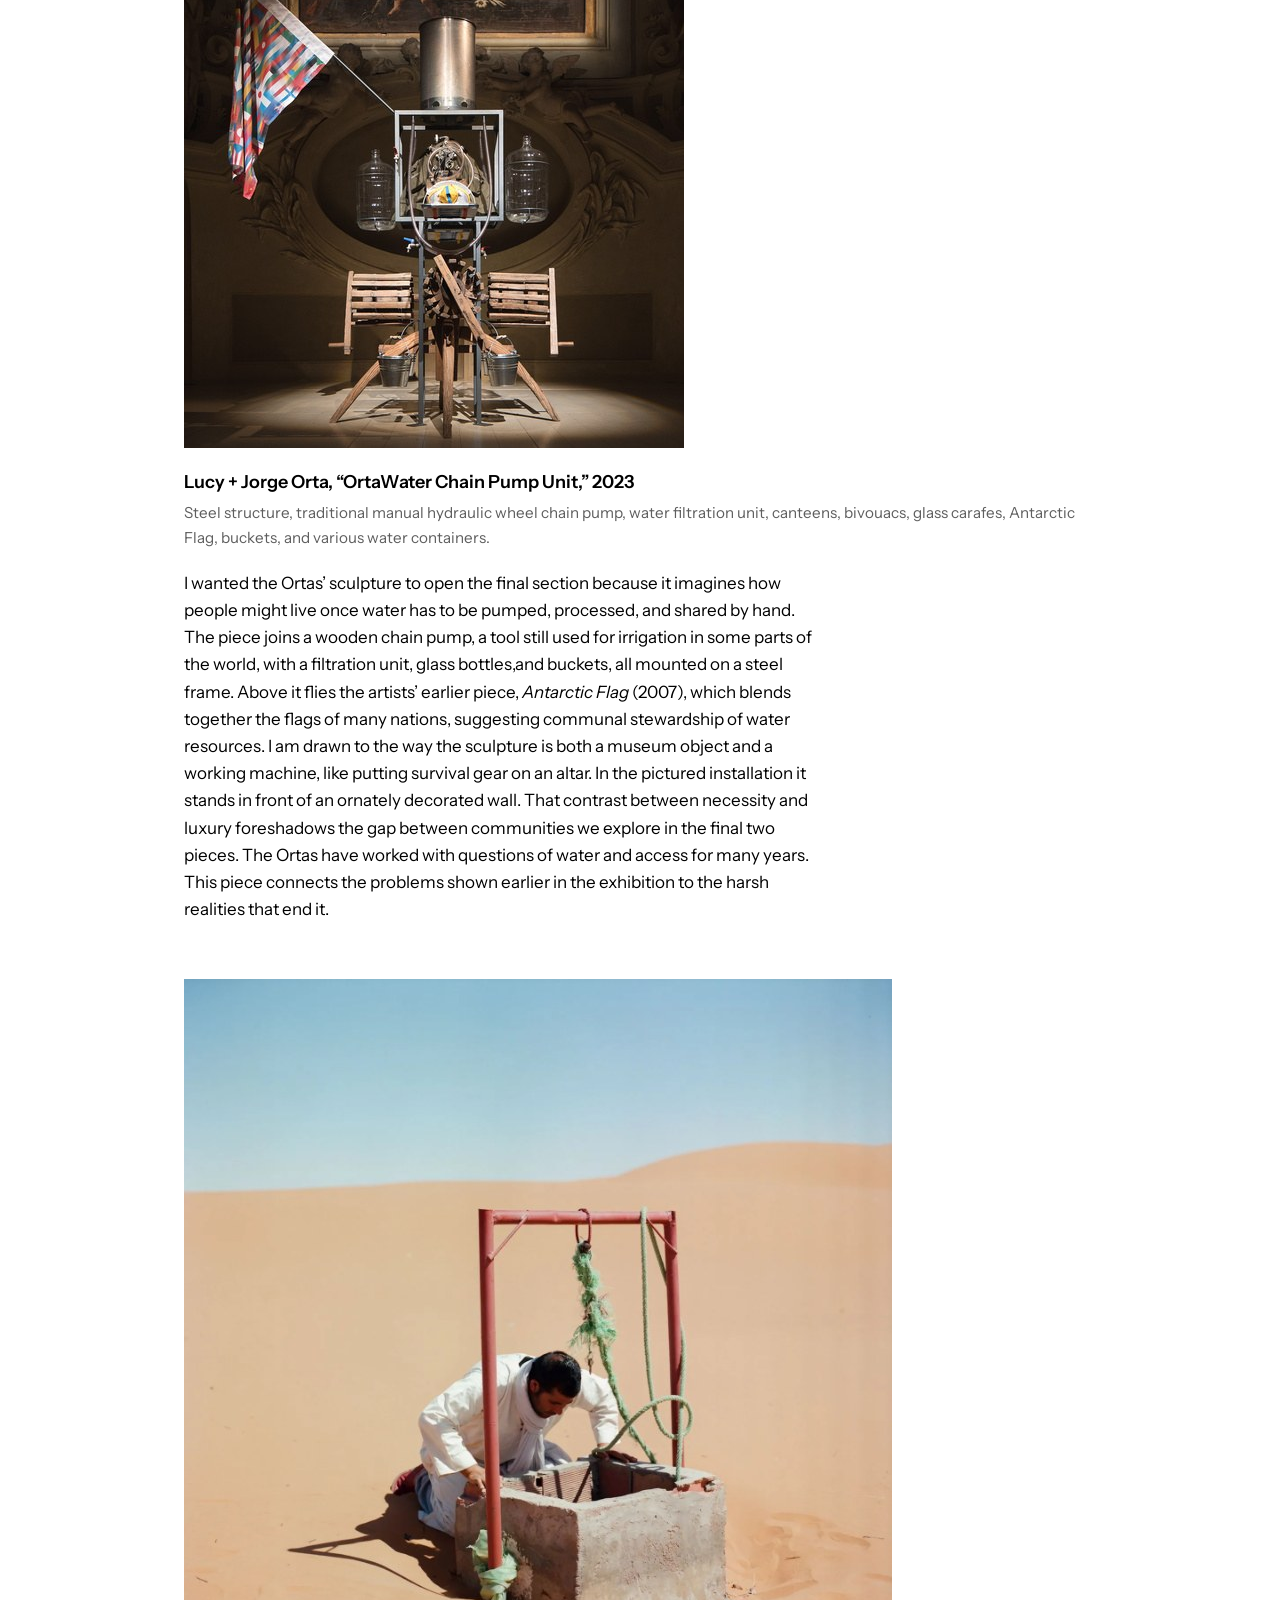
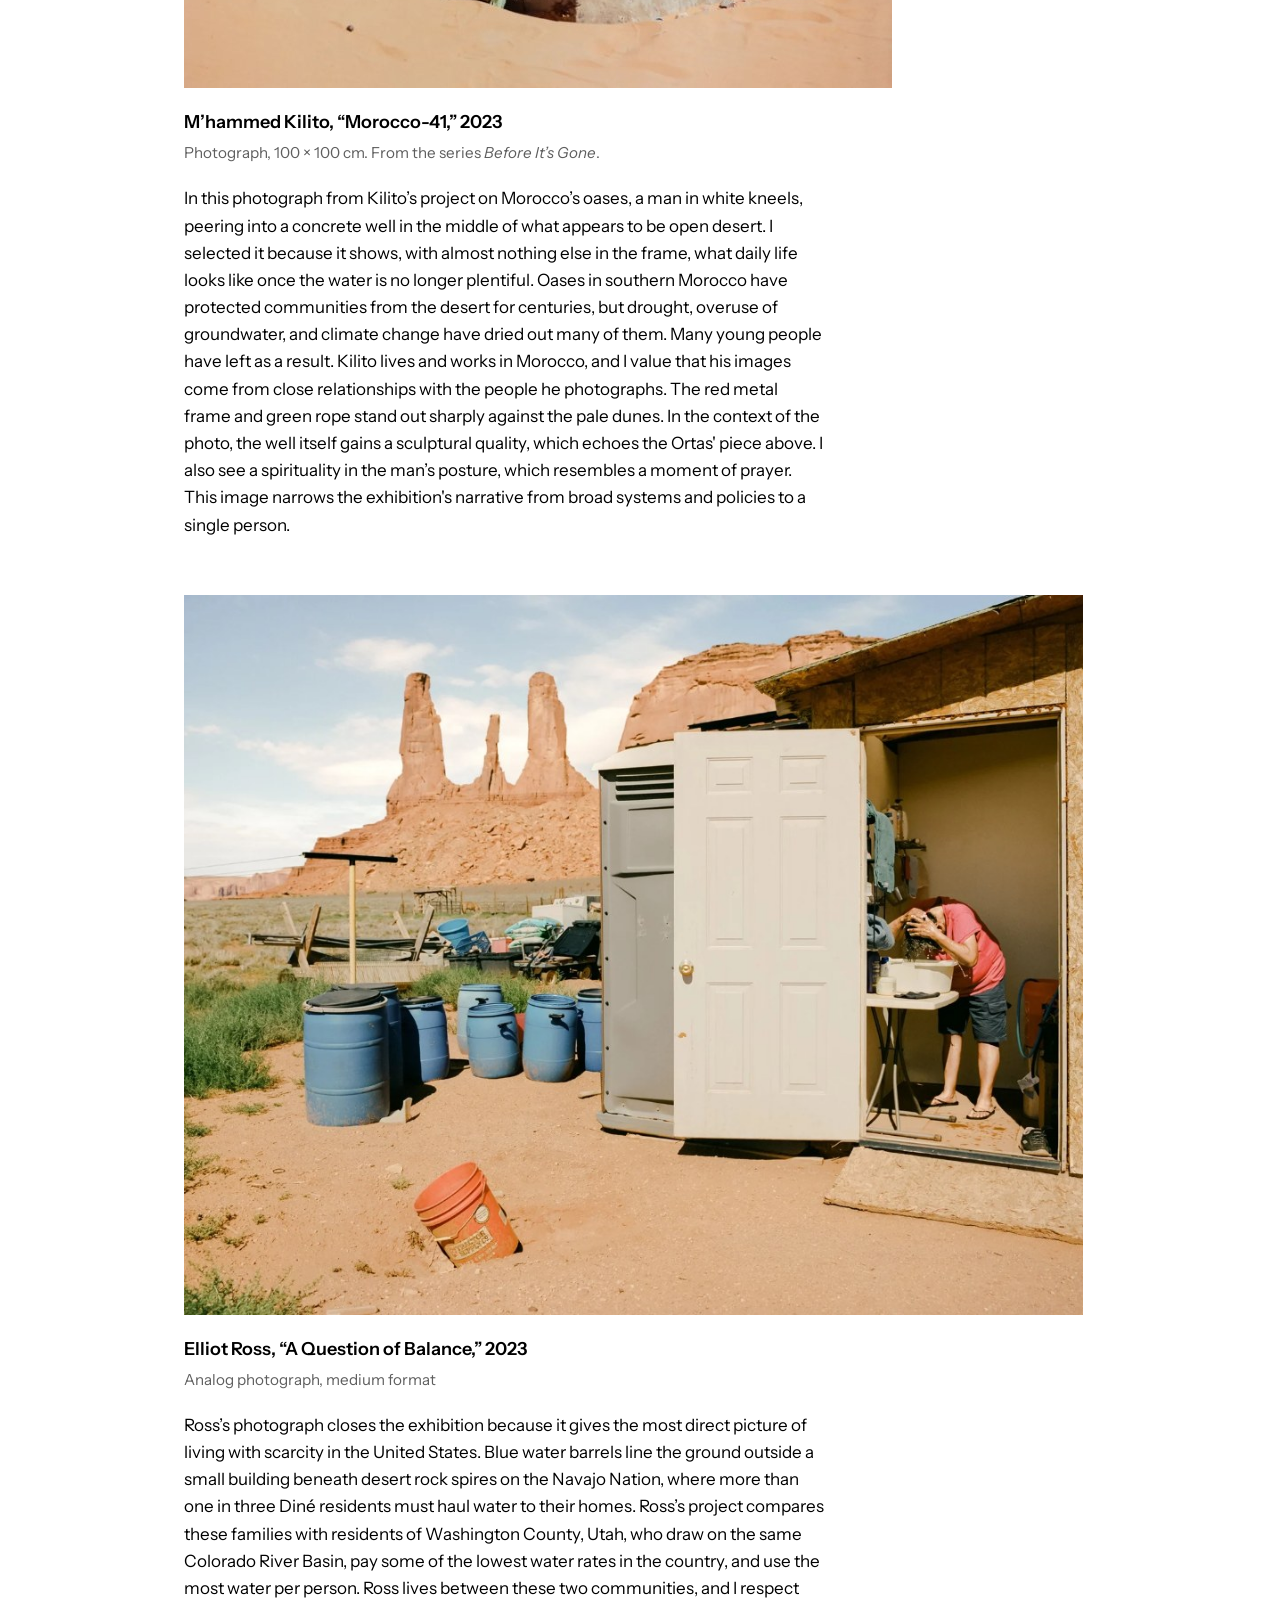
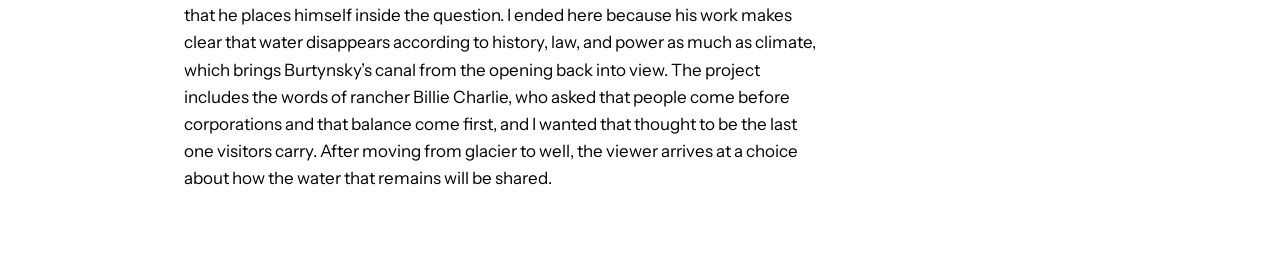
==== commit b59da69e: "V2" ====
--- a/artwork.html
+++ b/artwork.html
@@ -90,7 +90,7 @@
         <p class="caption">LaToya Ruby Frazier, “Flint Is Family,” 2016</p>
         <p class="medium">Photograph</p>
         <div class="text">
-          <p>Frazier spent months in Flint, Michigan, in 2016 with the poet Shea Cobb and her family, recording how they lived through the city’s lead-contaminated water crisis. I selected this work because it expands what disappearance can mean: in Flint, water still came out of the tap, yet families could no longer trust it, so in every practical sense it was gone. The image I chose shows a crowd gathered around a barrel marked with a biohazard symbol, with a figure in a white protective suit and a child standing among the adults, and I find that the combination is hard to look away from. The crisis began in 2014 when officials switched the city to a new water source to save money, which shows that disappearance can have many causes, including budget and policy decisions. Frazier’s collaborative approach with the people she photographs reflects the ethic I wanted to carry throughout this exhibition. Placing her photograph at the center of the exhibition keeps the people affected by water loss at the center as well.</p>
+          <p>Frazier spent months in Flint, Michigan, in 2016 with the poet Shea Cobb and her family, recording how they lived through the city’s lead-contaminated water crisis. I selected this work because it expands what disappearance can mean: in Flint, water still came out of the tap, yet families could no longer trust it, so in every practical sense it was gone. The image shows a crowd gathered around a barrel marked with a biohazard symbol, with a figure in a white protective suit and a child standing among the adults, and I find that the combination is hard to look away from. The crisis began in 2014 when officials switched the city to a new water source to save money, which shows that disappearance can have many causes, including budget and policy decisions. Frazier’s collaborative approach with the people she photographs reflects the ethic I wanted to carry throughout this exhibition. Placing her photograph at the center of the exhibition keeps the people affected by water loss at the center as well.</p>
         </div>
       </article>
 
@@ -101,7 +101,7 @@
         <p class="caption">Mark Tanous, “The idea is the thing: Free Water,” 2022</p>
         <p class="medium">Stoneware and found hardware</p>
         <div class="text">
-          <p>Tanous’s stoneware fountain, with two old faucets, a small basin, and a cast plate that reads “WATER!” looks like something pulled from a city street after decades of exposure to the elements. I chose it because it asks who owns water at a time when free public drinking fountains have largely disappeared, replaced by bottled water sold for profit. The work grows out of the story of R. J. Jenks, a San Francisco street sweeper who watched water get wasted and locked away, and Tanous builds his pieces the way Jenks gathers what other people throw out. I love that the fountain looks both precious and broken, as if it has already been dug up as a relic from a time when water was free. Tanous brings a handmade warmth to a show dominated by photographs and installations. His piece closes the middle section by turning attention from environmental loss to economic forces. Placing it right after Flint makes his call for free water feel urgent and practical.</p>
+          <p>Tanous’s stoneware fountain, with two old faucets, a small basin, and a cast plate that reads “WATER!” looks like something pulled from a city street after decades of exposure to the elements. I included it because it asks who owns water at a time when free public drinking fountains have largely disappeared, replaced by bottled water sold for profit. The work grows out of the story of R. J. Jenks, a San Francisco street sweeper who watched water get wasted and locked away, and Tanous builds his pieces the way Jenks gathers what other people throw out. I love that the fountain looks both precious and broken, as if it has already been dug up as a relic from a time when water was free. Tanous brings a handmade warmth to a show dominated by photographs and installations. His piece closes the middle section by turning attention from environmental loss to economic forces. Placing it right after Flint makes his call for free water feel urgent and practical.</p>
         </div>
       </article>
     </section>
@@ -117,7 +117,7 @@
         <p class="caption">Lucy + Jorge Orta, “OrtaWater Chain Pump Unit,” 2023</p>
         <p class="medium">Steel structure, traditional manual hydraulic wheel chain pump, water filtration unit, canteens, bivouacs, glass carafes, Antarctic Flag, buckets, and various water containers.</p>
         <div class="text">
-          <p>I chose the Ortas’ sculpture to open the final section because it imagines how people might live once water has to be pumped, processed, and shared by hand. The piece joins a wooden chain pump, a tool still used for irrigation in some parts of the world, with a filtration unit, glass bottles,and buckets, all mounted on a steel frame. Above it flies the artists’ earlier piece, <i>Antarctic Flag</i> (2007), which blends together the flags of many nations, suggesting communal stewardship of water resources. I am drawn to the way the sculpture is both a museum object and a working machine, like putting survival gear on an altar. In the pictured installation it stands in front of an ornately decorated wall. That contrast between necessity and luxury foreshadows the gap between communities we explore in the final two pieces. The Ortas have worked with questions of water and access for many years. This piece connects the problems shown earlier in the exhibition to the harsh realities that end it.</p>
+          <p>I wanted the Ortas’ sculpture to open the final section because it imagines how people might live once water has to be pumped, processed, and shared by hand. The piece joins a wooden chain pump, a tool still used for irrigation in some parts of the world, with a filtration unit, glass bottles,and buckets, all mounted on a steel frame. Above it flies the artists’ earlier piece, <i>Antarctic Flag</i> (2007), which blends together the flags of many nations, suggesting communal stewardship of water resources. I am drawn to the way the sculpture is both a museum object and a working machine, like putting survival gear on an altar. In the pictured installation it stands in front of an ornately decorated wall. That contrast between necessity and luxury foreshadows the gap between communities we explore in the final two pieces. The Ortas have worked with questions of water and access for many years. This piece connects the problems shown earlier in the exhibition to the harsh realities that end it.</p>
         </div>
       </article>
 
@@ -139,7 +139,7 @@
         <p class="caption">Elliot Ross, “A Question of Balance,” 2023</p>
         <p class="medium">Analog photograph, medium format</p>
         <div class="text">
-          <p>I chose Ross’s photograph to close the exhibition because it gives the most direct picture of living with scarcity in the United States. Blue water barrels line the ground outside a small building beneath desert rock spires on the Navajo Nation, where more than one in three Diné residents must haul water to their homes. Ross’s project compares these families with residents of Washington County, Utah, who draw on the same Colorado River Basin, pay some of the lowest water rates in the country, and use the most water per person. Ross lives between these two communities, and I respect that he places himself inside the question. I ended here because his work makes clear that water disappears according to history, law, and power as much as climate, which brings Burtynsky’s canal from the opening back into view. The project includes the words of rancher Billie Charlie, who asked that people come before corporations and that balance come first, and I wanted that thought to be the last one visitors carry. After moving from glacier to well, the viewer arrives at a choice about how the water that remains will be shared.</p>
+          <p>Ross’s photograph closes the exhibition because it gives the most direct picture of living with scarcity in the United States. Blue water barrels line the ground outside a small building beneath desert rock spires on the Navajo Nation, where more than one in three Diné residents must haul water to their homes. Ross’s project compares these families with residents of Washington County, Utah, who draw on the same Colorado River Basin, pay some of the lowest water rates in the country, and use the most water per person. Ross lives between these two communities, and I respect that he places himself inside the question. I ended here because his work makes clear that water disappears according to history, law, and power as much as climate, which brings Burtynsky’s canal from the opening back into view. The project includes the words of rancher Billie Charlie, who asked that people come before corporations and that balance come first, and I wanted that thought to be the last one visitors carry. After moving from glacier to well, the viewer arrives at a choice about how the water that remains will be shared.</p>
         </div>
       </article>
     </section>
@@ -147,4 +147,4 @@
   </main>
 
  </body>
-</html>
+</html>
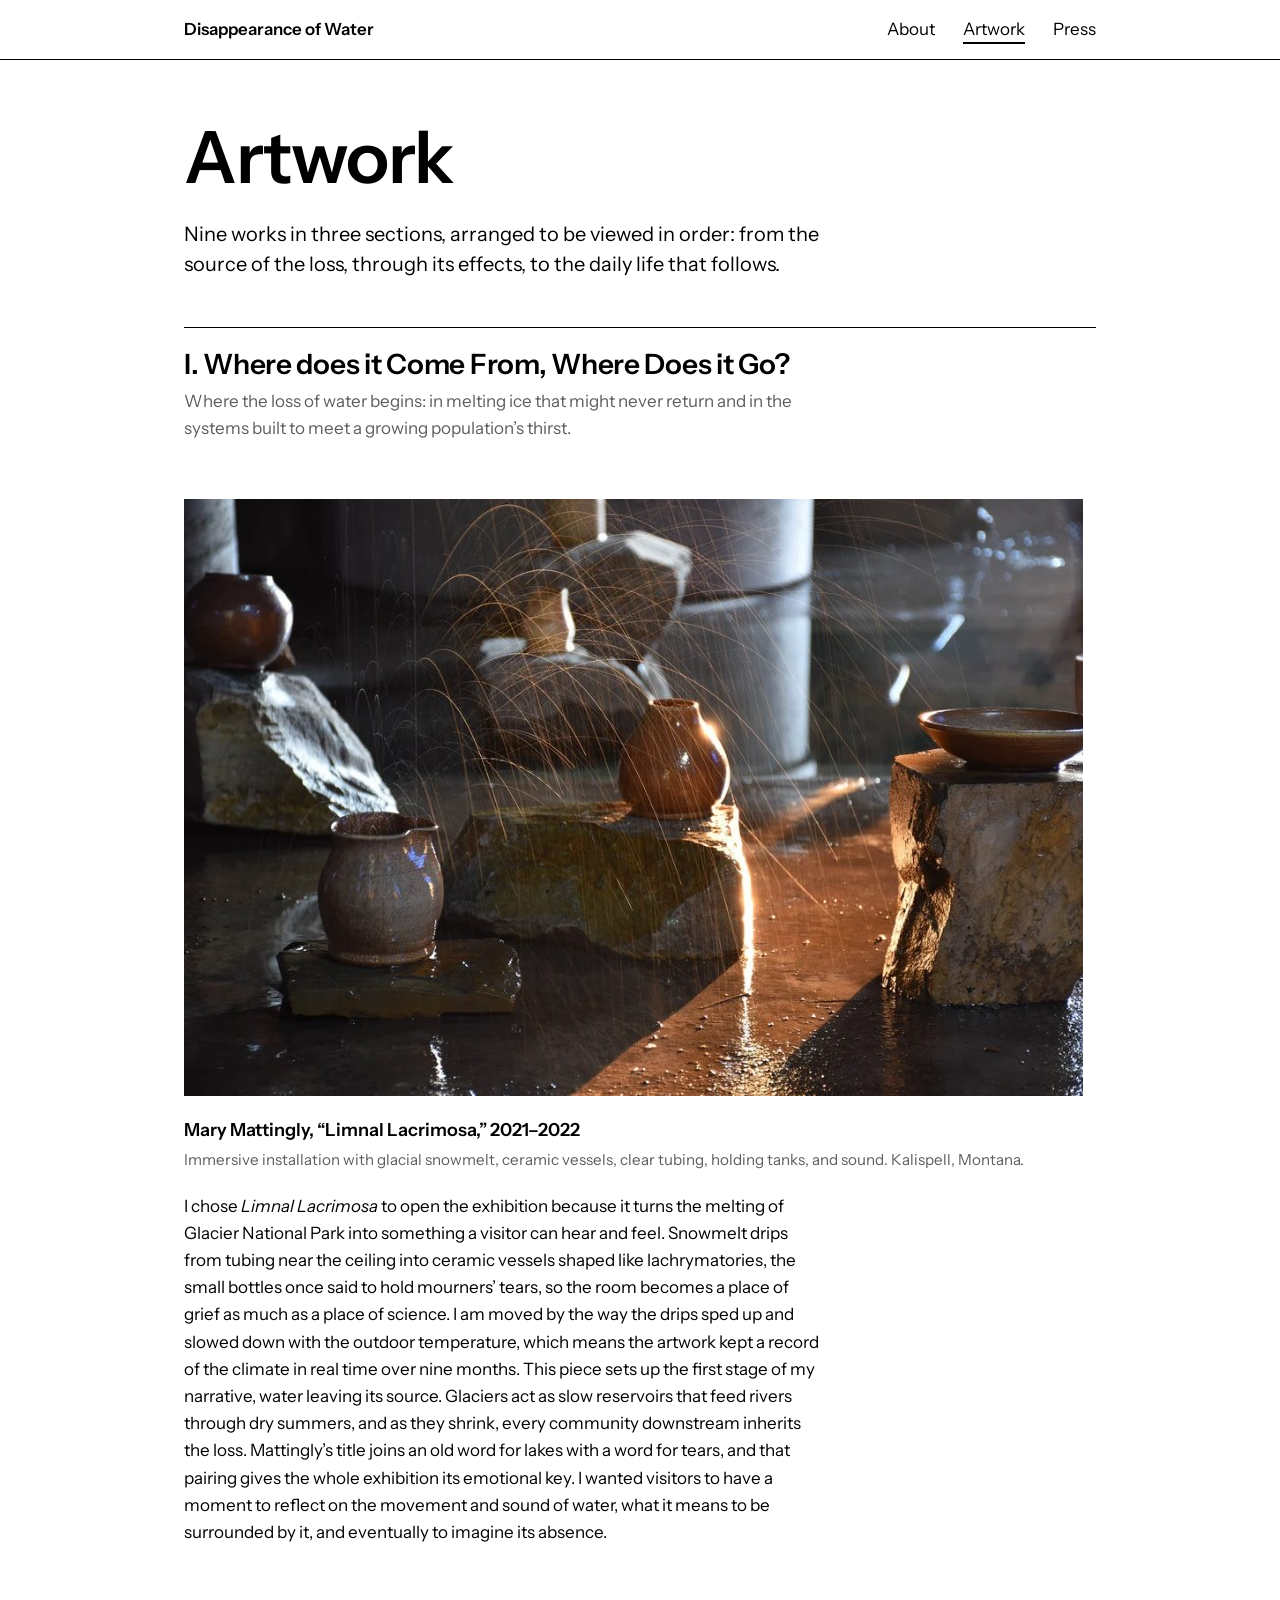
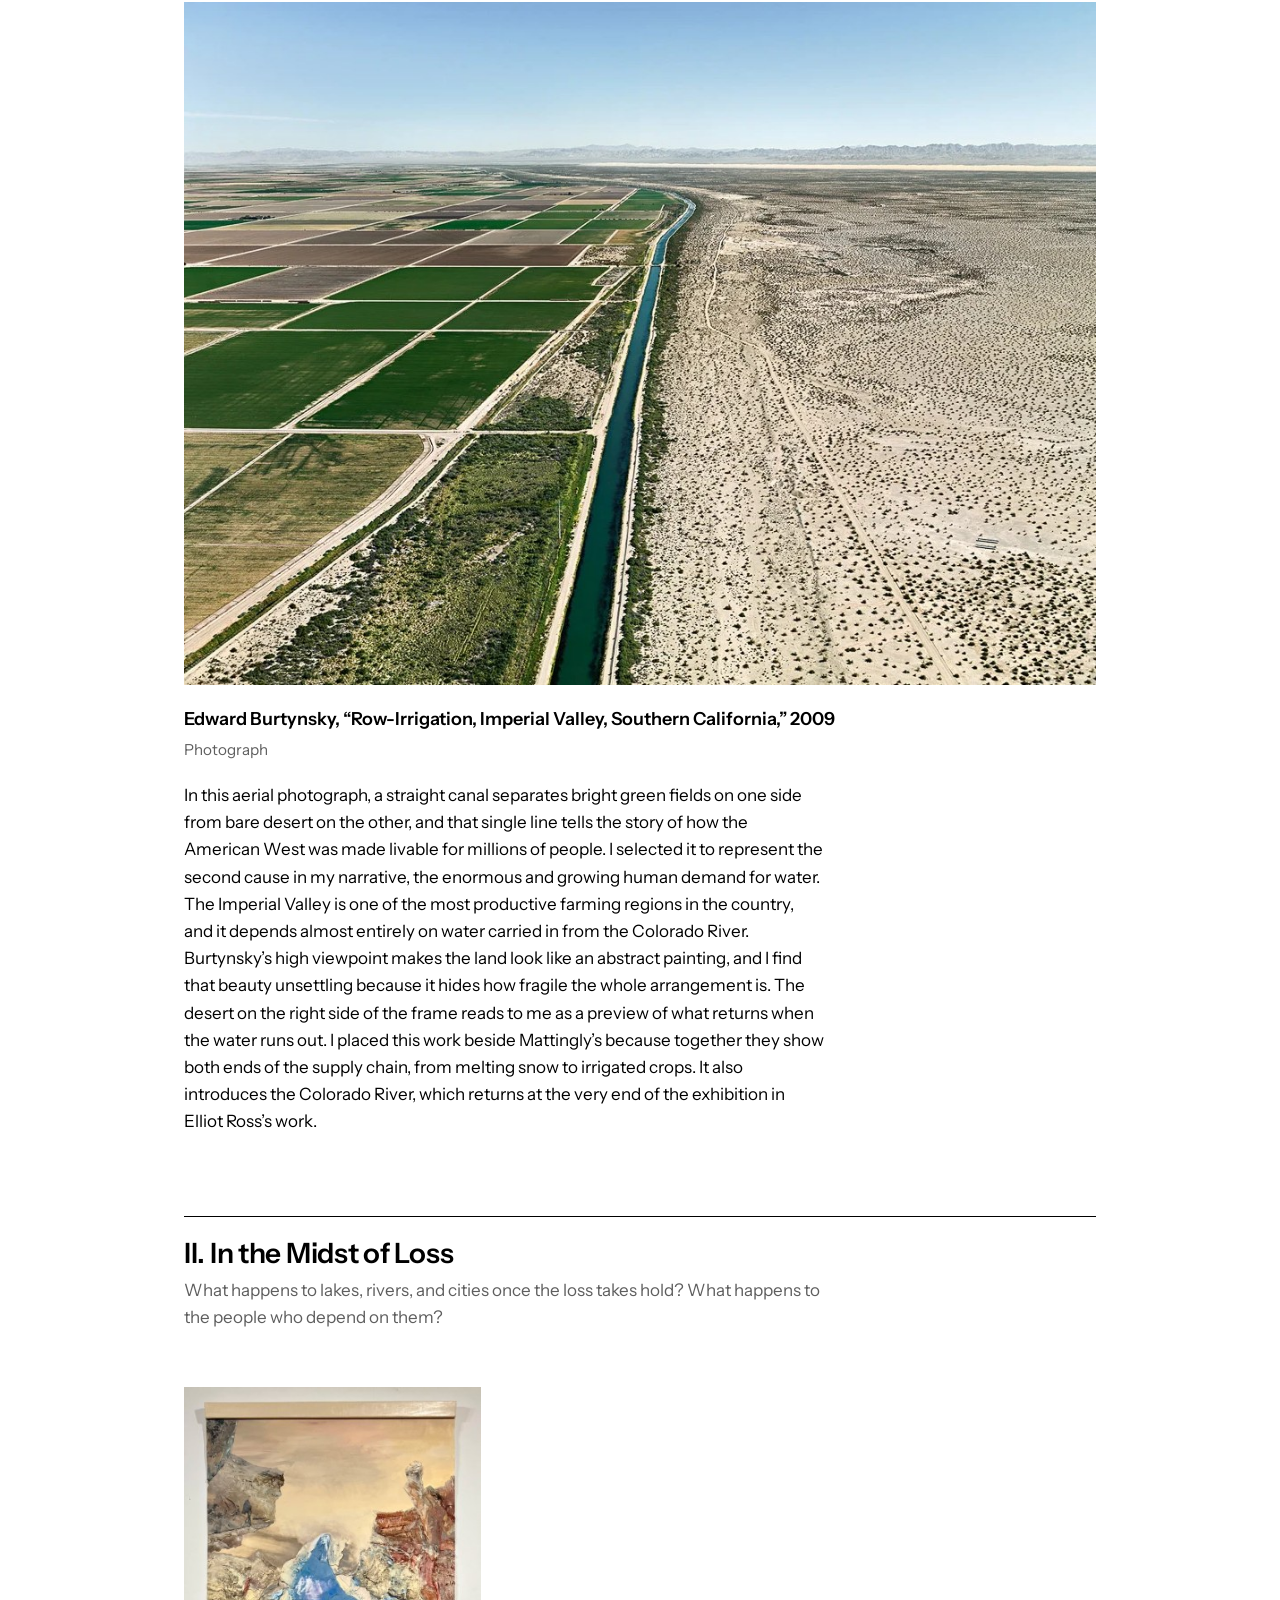
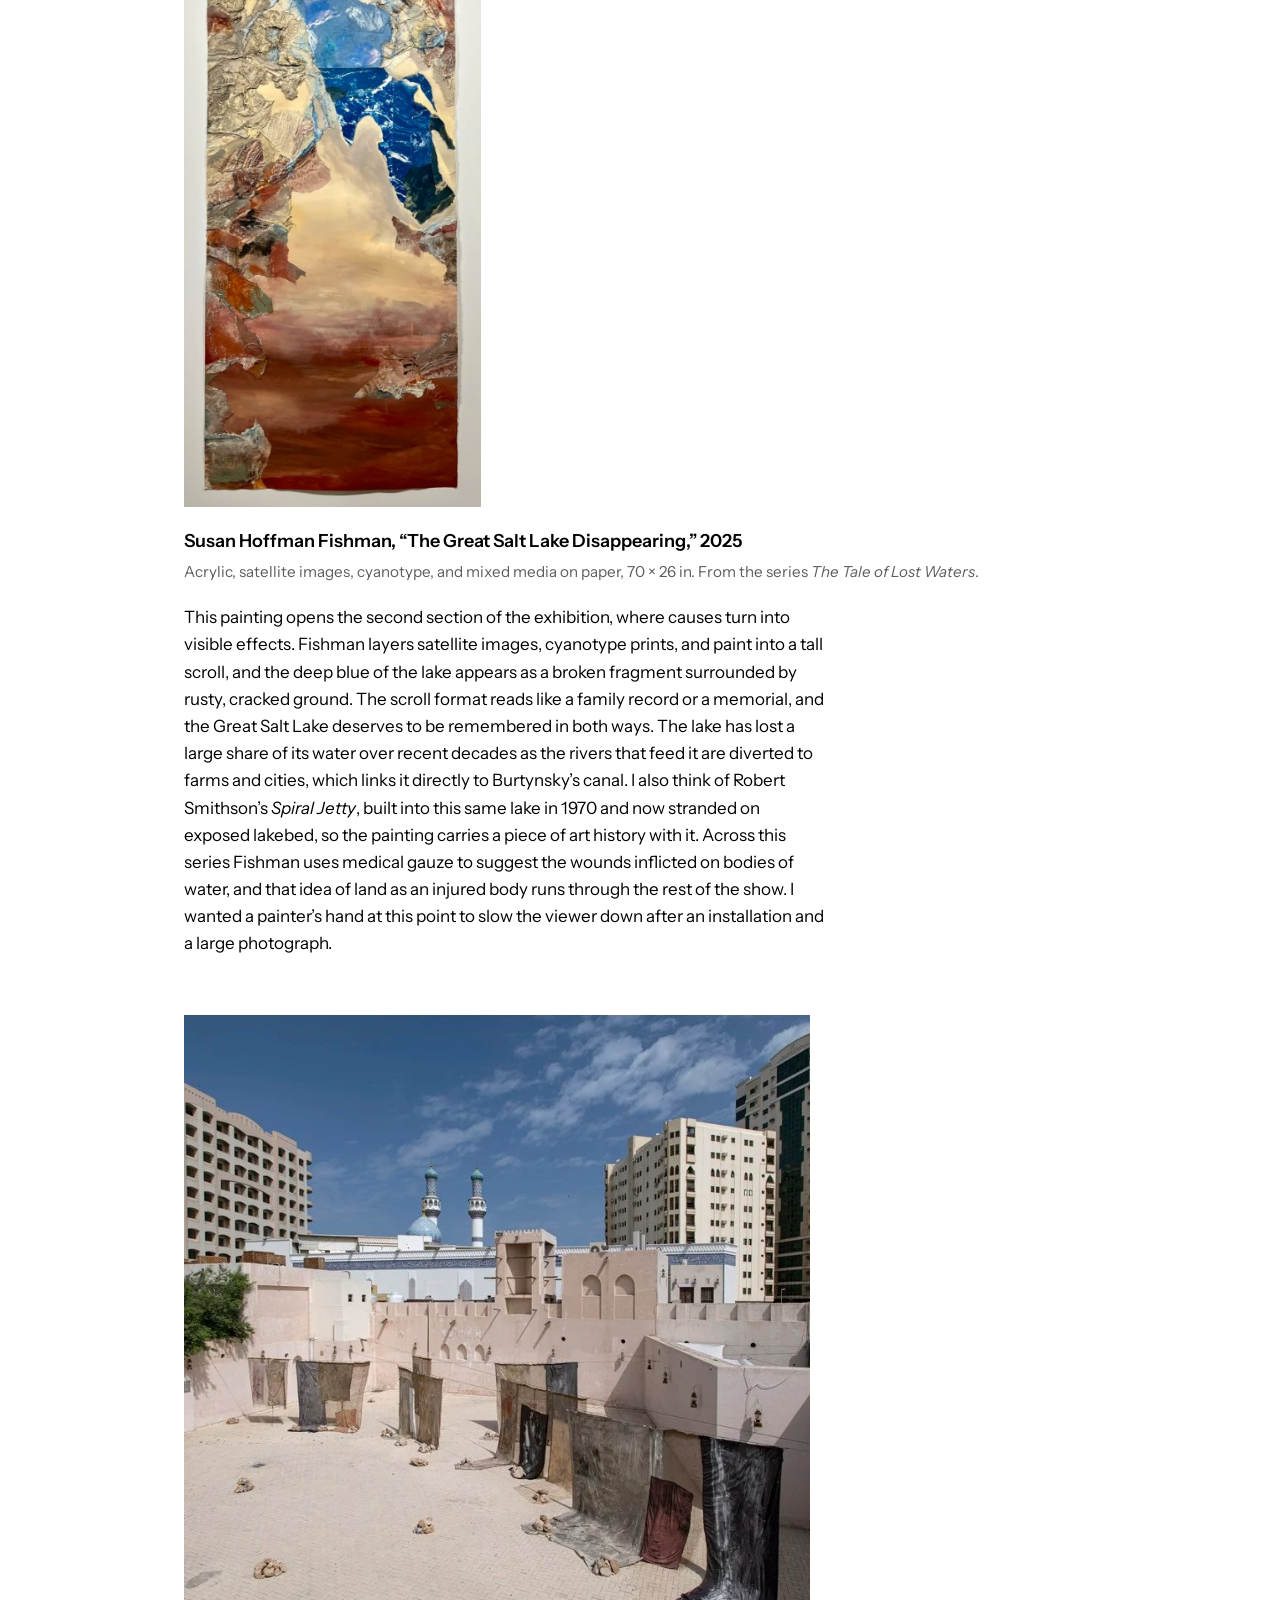
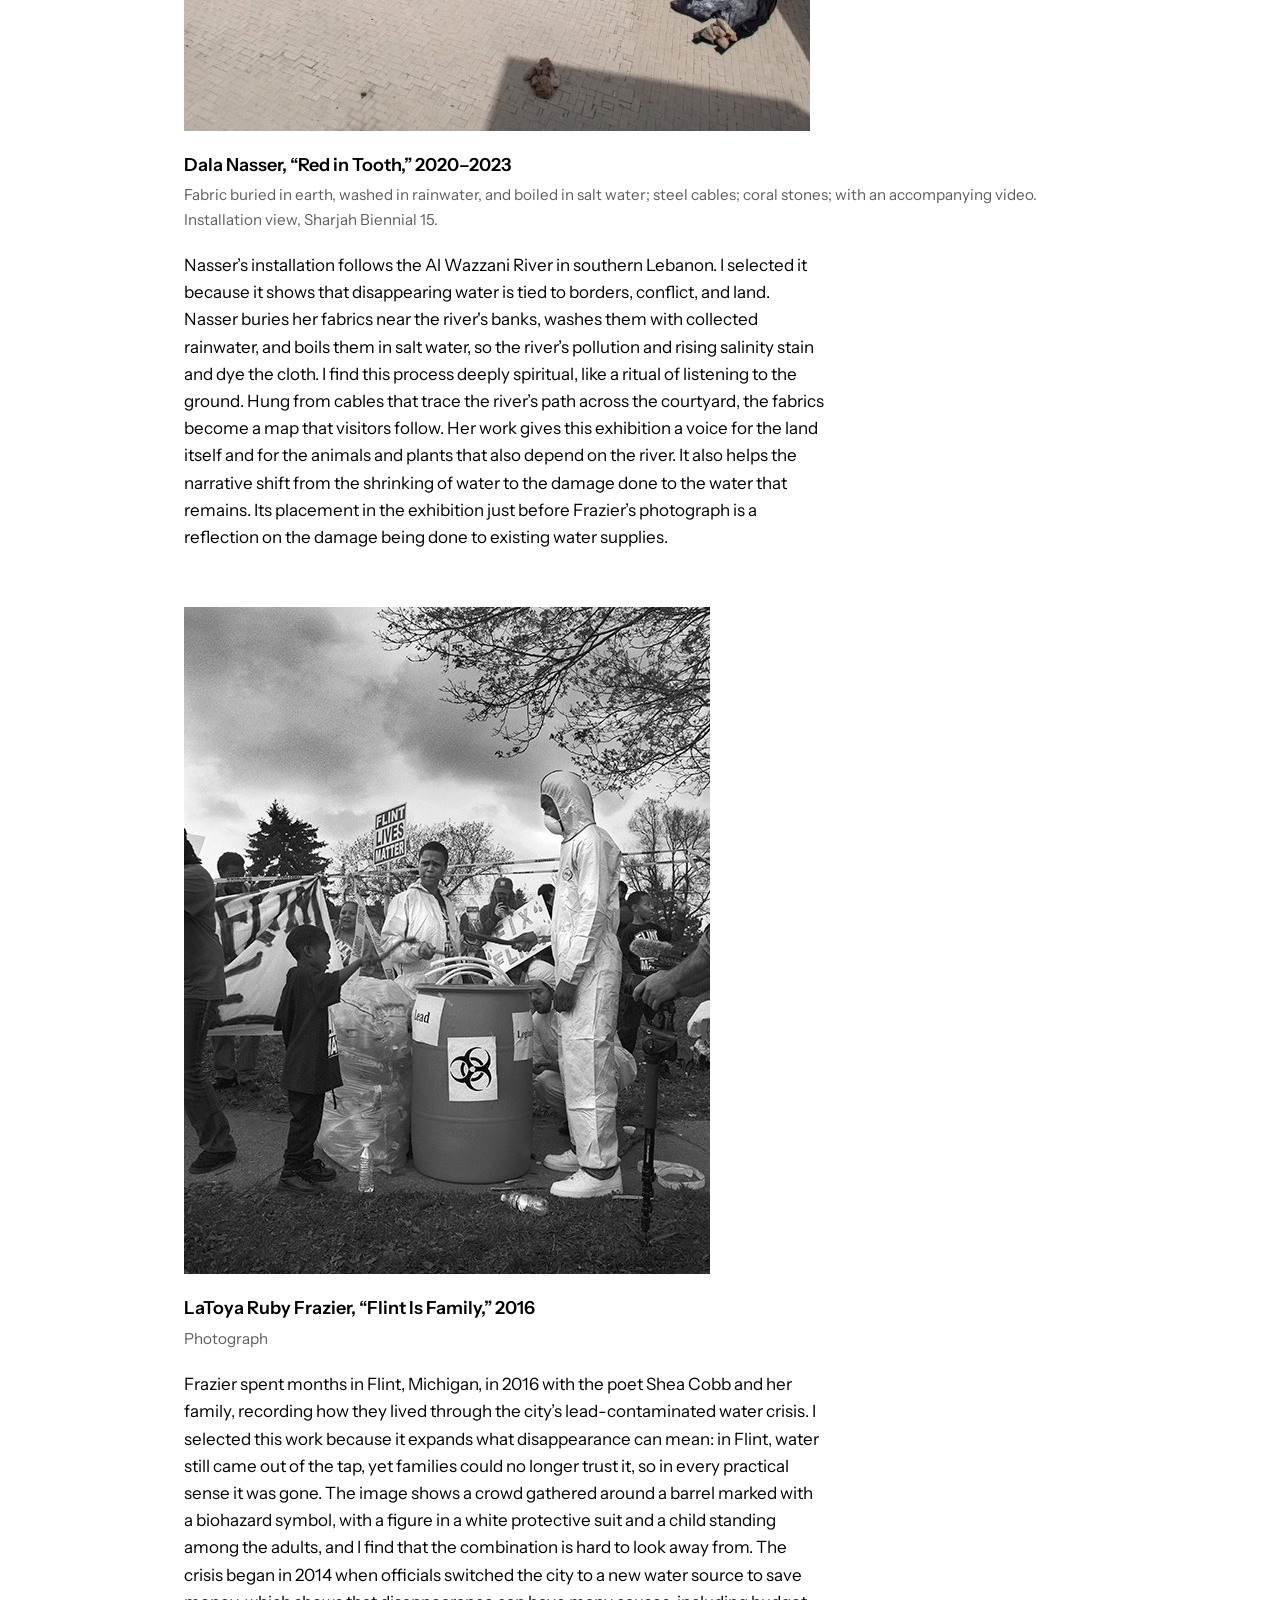
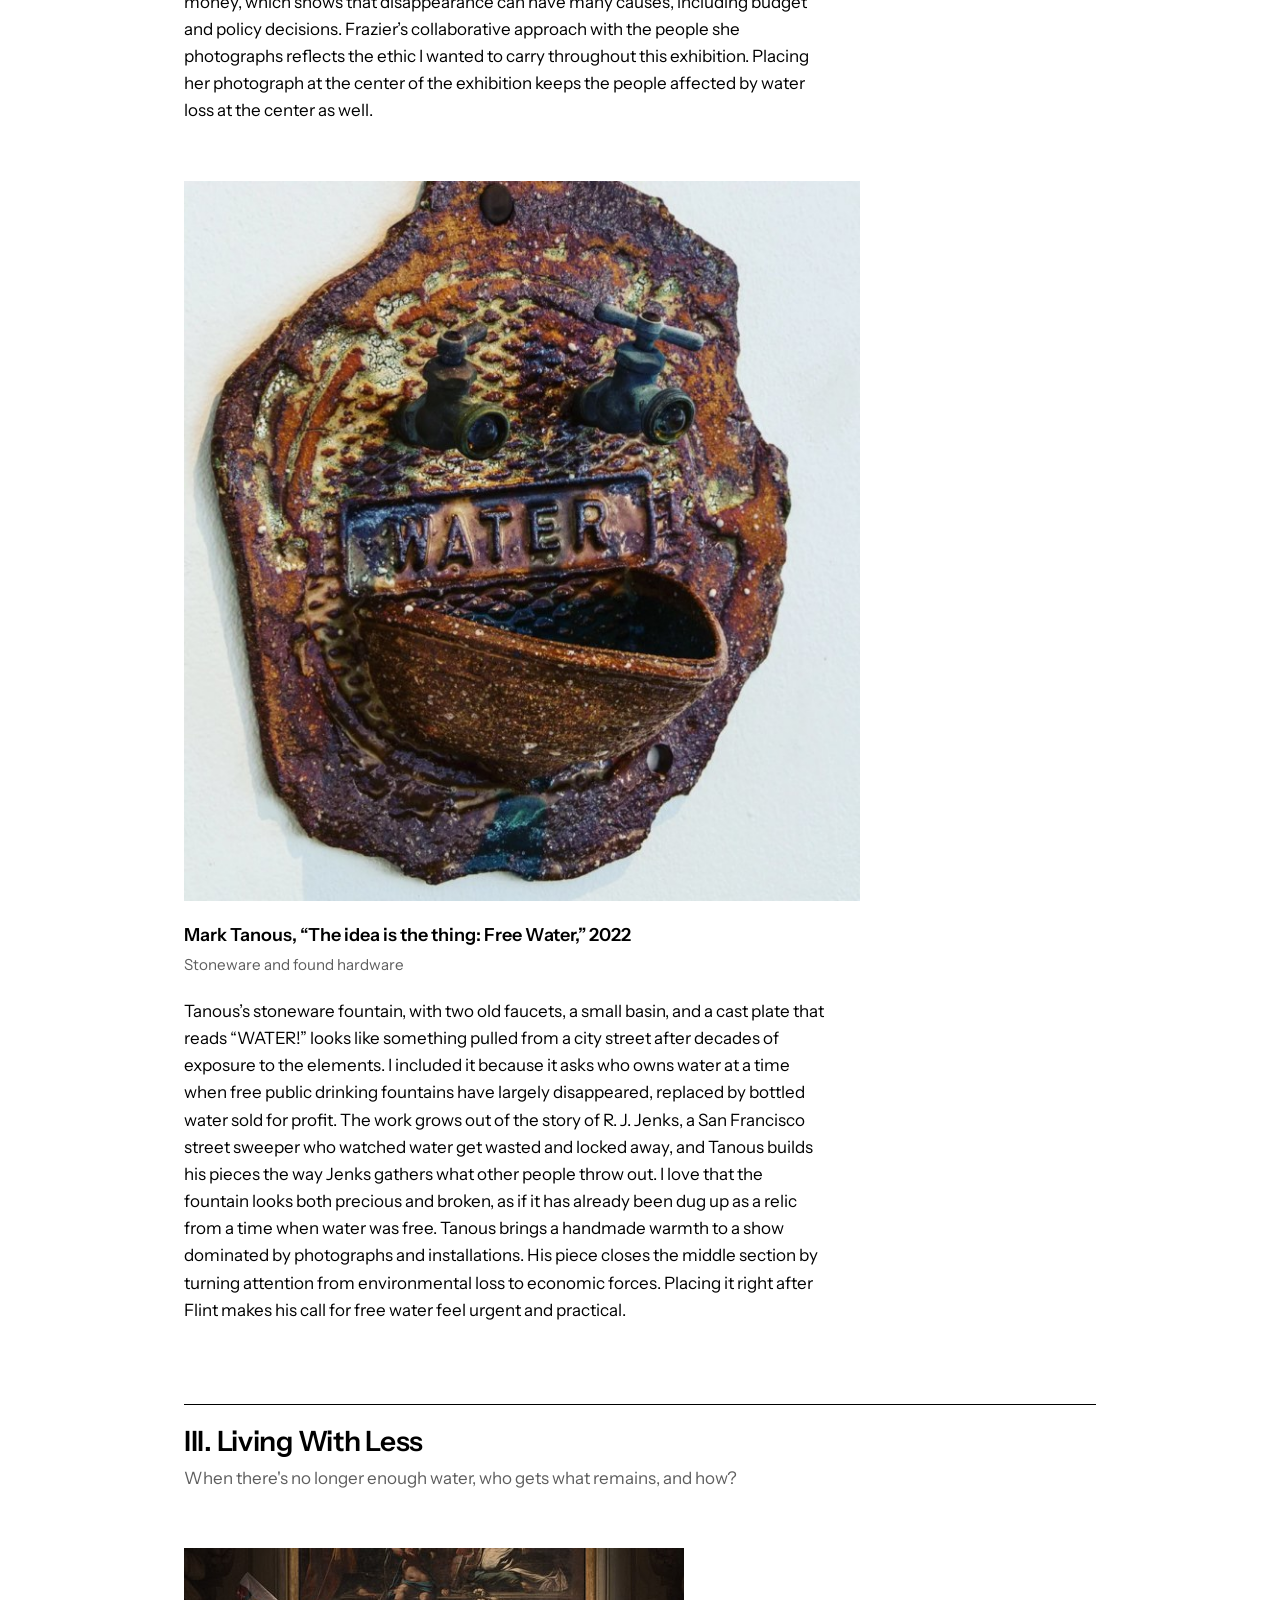
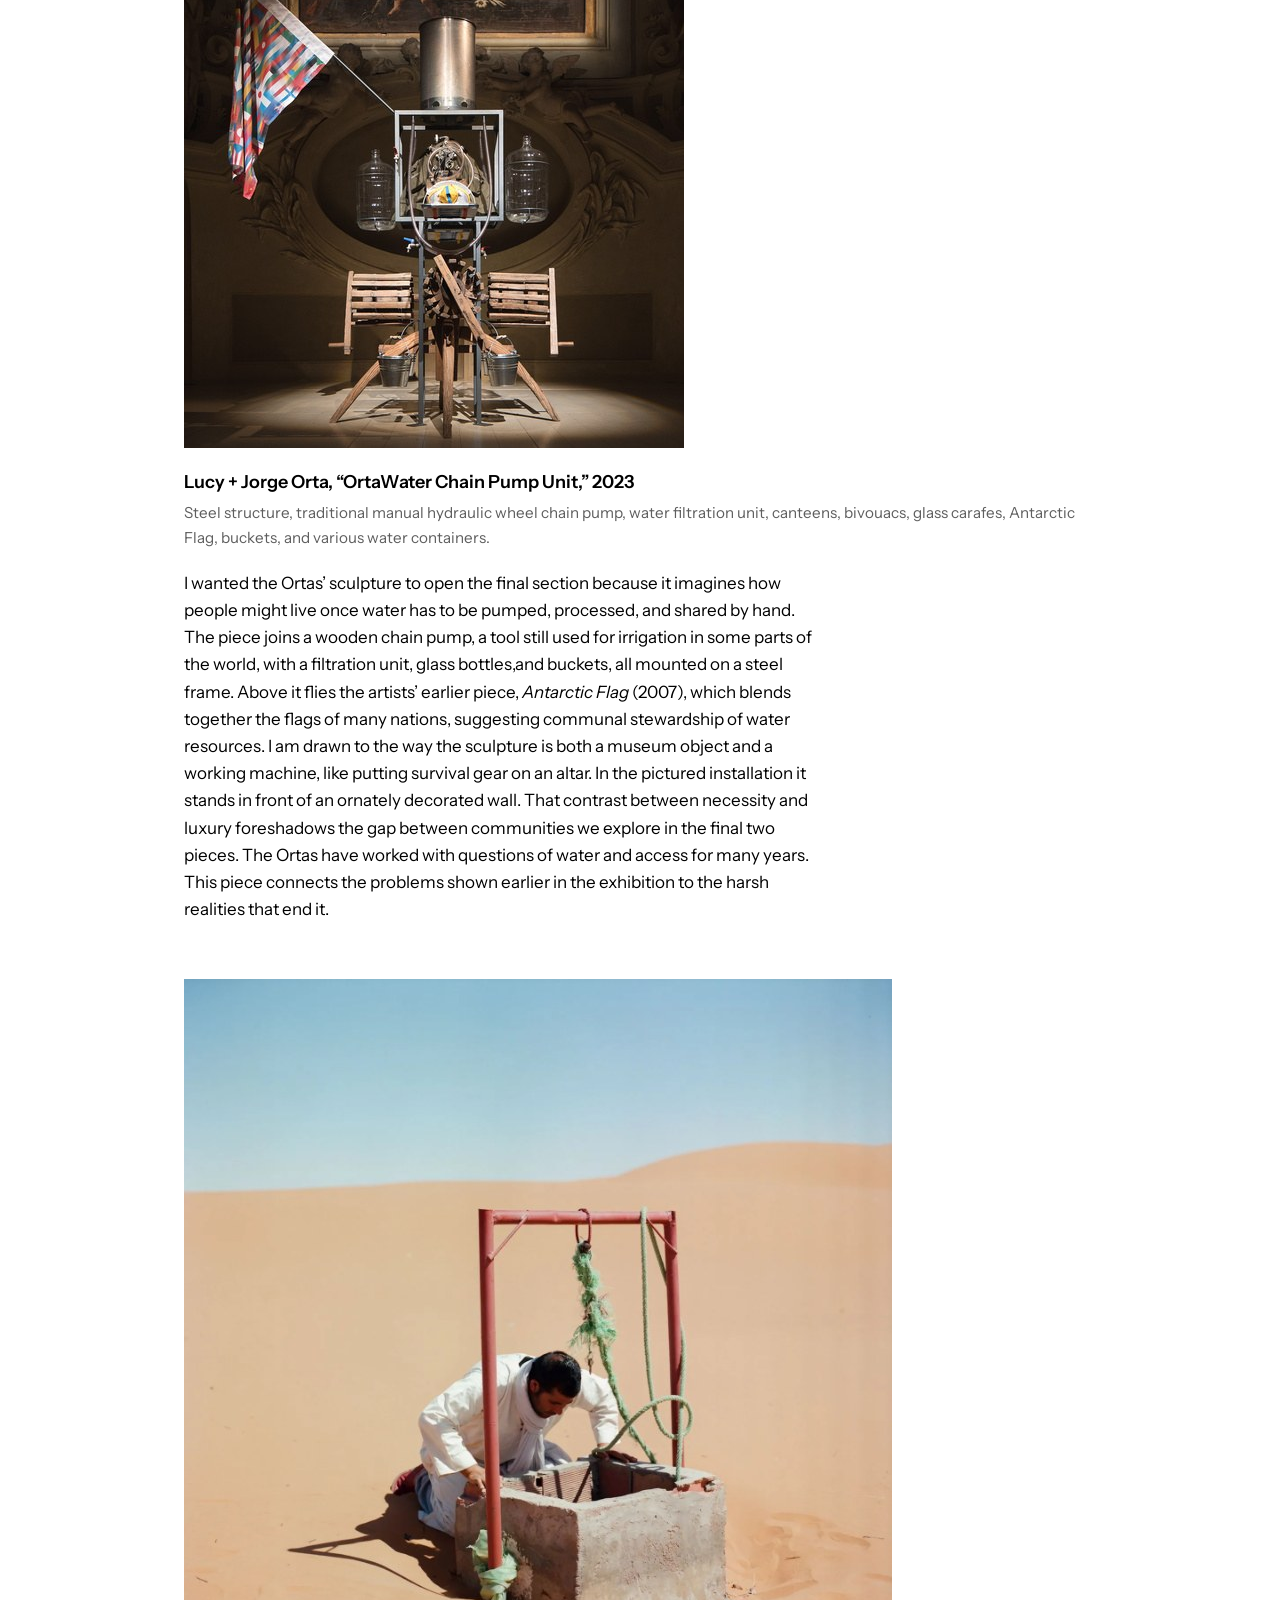
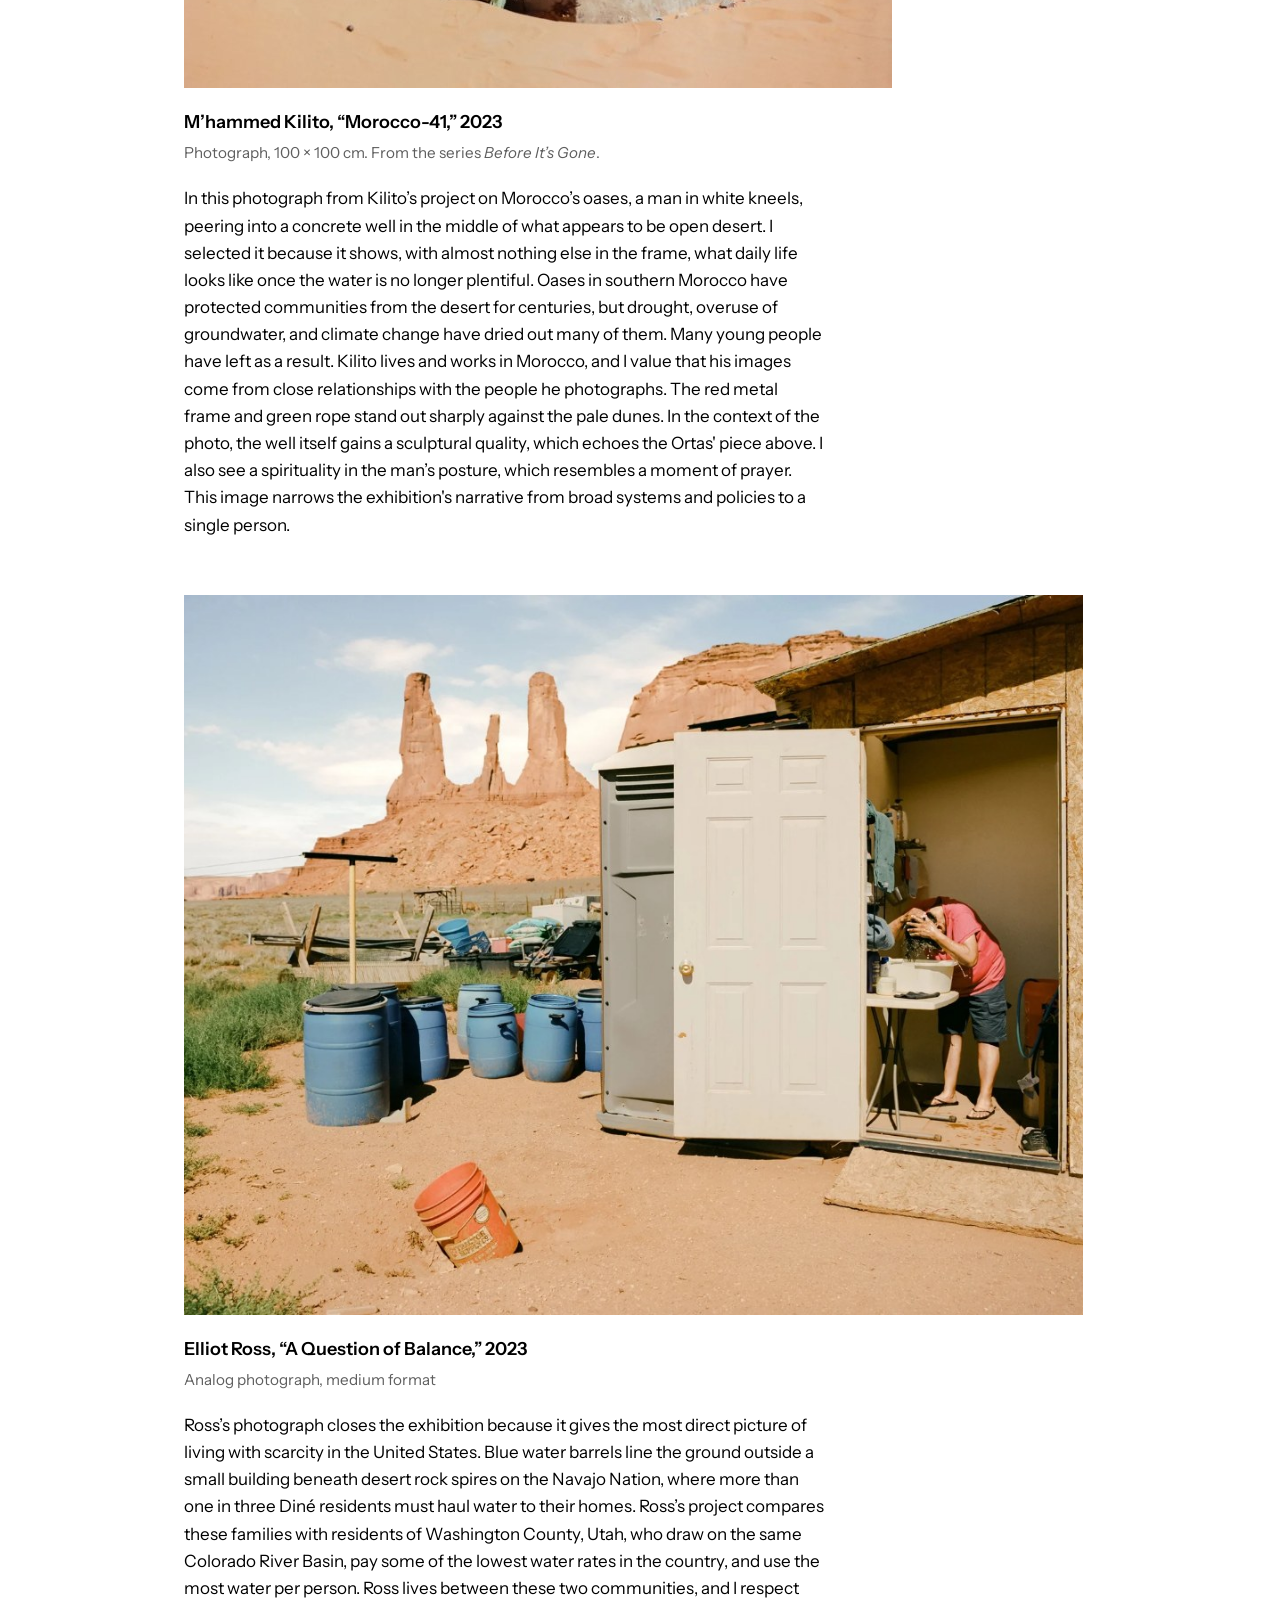
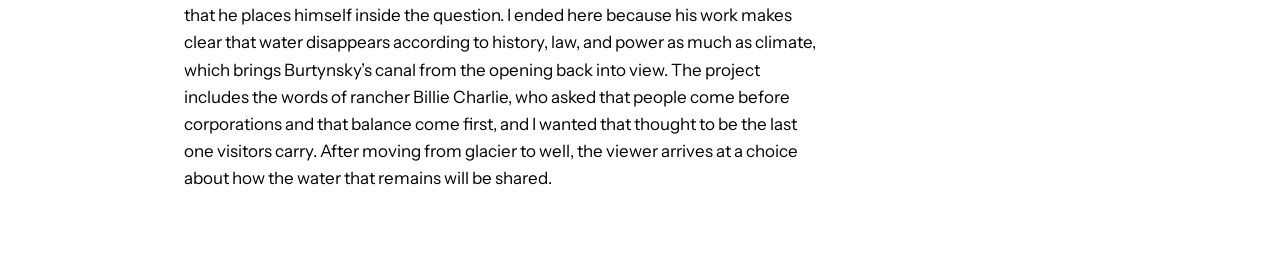
==== commit 16446f92: "V3" ====
--- a/artwork.html
+++ b/artwork.html
@@ -68,7 +68,7 @@
         <p class="caption">Susan Hoffman Fishman, “The Great Salt Lake Disappearing,” 2025</p>
         <p class="medium">Acrylic, satellite images, cyanotype, and mixed media on paper, 70 × 26 in. From the series <em>The Tale of Lost Waters</em>.</p>
         <div class="text">
-          <p>This painting opens the second section of the exhibition, where causes turn into visible effects. Fishman layers satellite images, cyanotype prints, and paint into a tall scroll, and the deep blue of the lake appears as a broken fragment surrounded by rusty, cracked ground. I chose it because the scroll format reads like a family record or a memorial, and the Great Salt Lake deserves to be remembered in both ways. The lake has lost a large share of its water over recent decades as the rivers that feed it are diverted to farms and cities, which links it directly to Burtynsky’s canal. I also think of Robert Smithson’s <em>Spiral Jetty</em>, built into this same lake in 1970 and now stranded on exposed lakebed, so the painting carries a piece of art history with it. Across this series Fishman uses medical gauze to suggest the wounds inflicted on bodies of water, and that idea of land as an injured body runs through the rest of the show. I wanted a painter’s hand at this point to slow the viewer down after an installation and a large photograph.</p>
+          <p>This painting opens the second section of the exhibition, where causes turn into visible effects. Fishman layers satellite images, cyanotype prints, and paint into a tall scroll, and the deep blue of the lake appears as a broken fragment surrounded by rusty, cracked ground. The scroll format reads like a family record or a memorial, and the Great Salt Lake deserves to be remembered in both ways. The lake has lost a large share of its water over recent decades as the rivers that feed it are diverted to farms and cities, which links it directly to Burtynsky’s canal. I also think of Robert Smithson’s <em>Spiral Jetty</em>, built into this same lake in 1970 and now stranded on exposed lakebed, so the painting carries a piece of art history with it. Across this series Fishman uses medical gauze to suggest the wounds inflicted on bodies of water, and that idea of land as an injured body runs through the rest of the show. I wanted a painter’s hand at this point to slow the viewer down after an installation and a large photograph.</p>
         </div>
       </article>
 
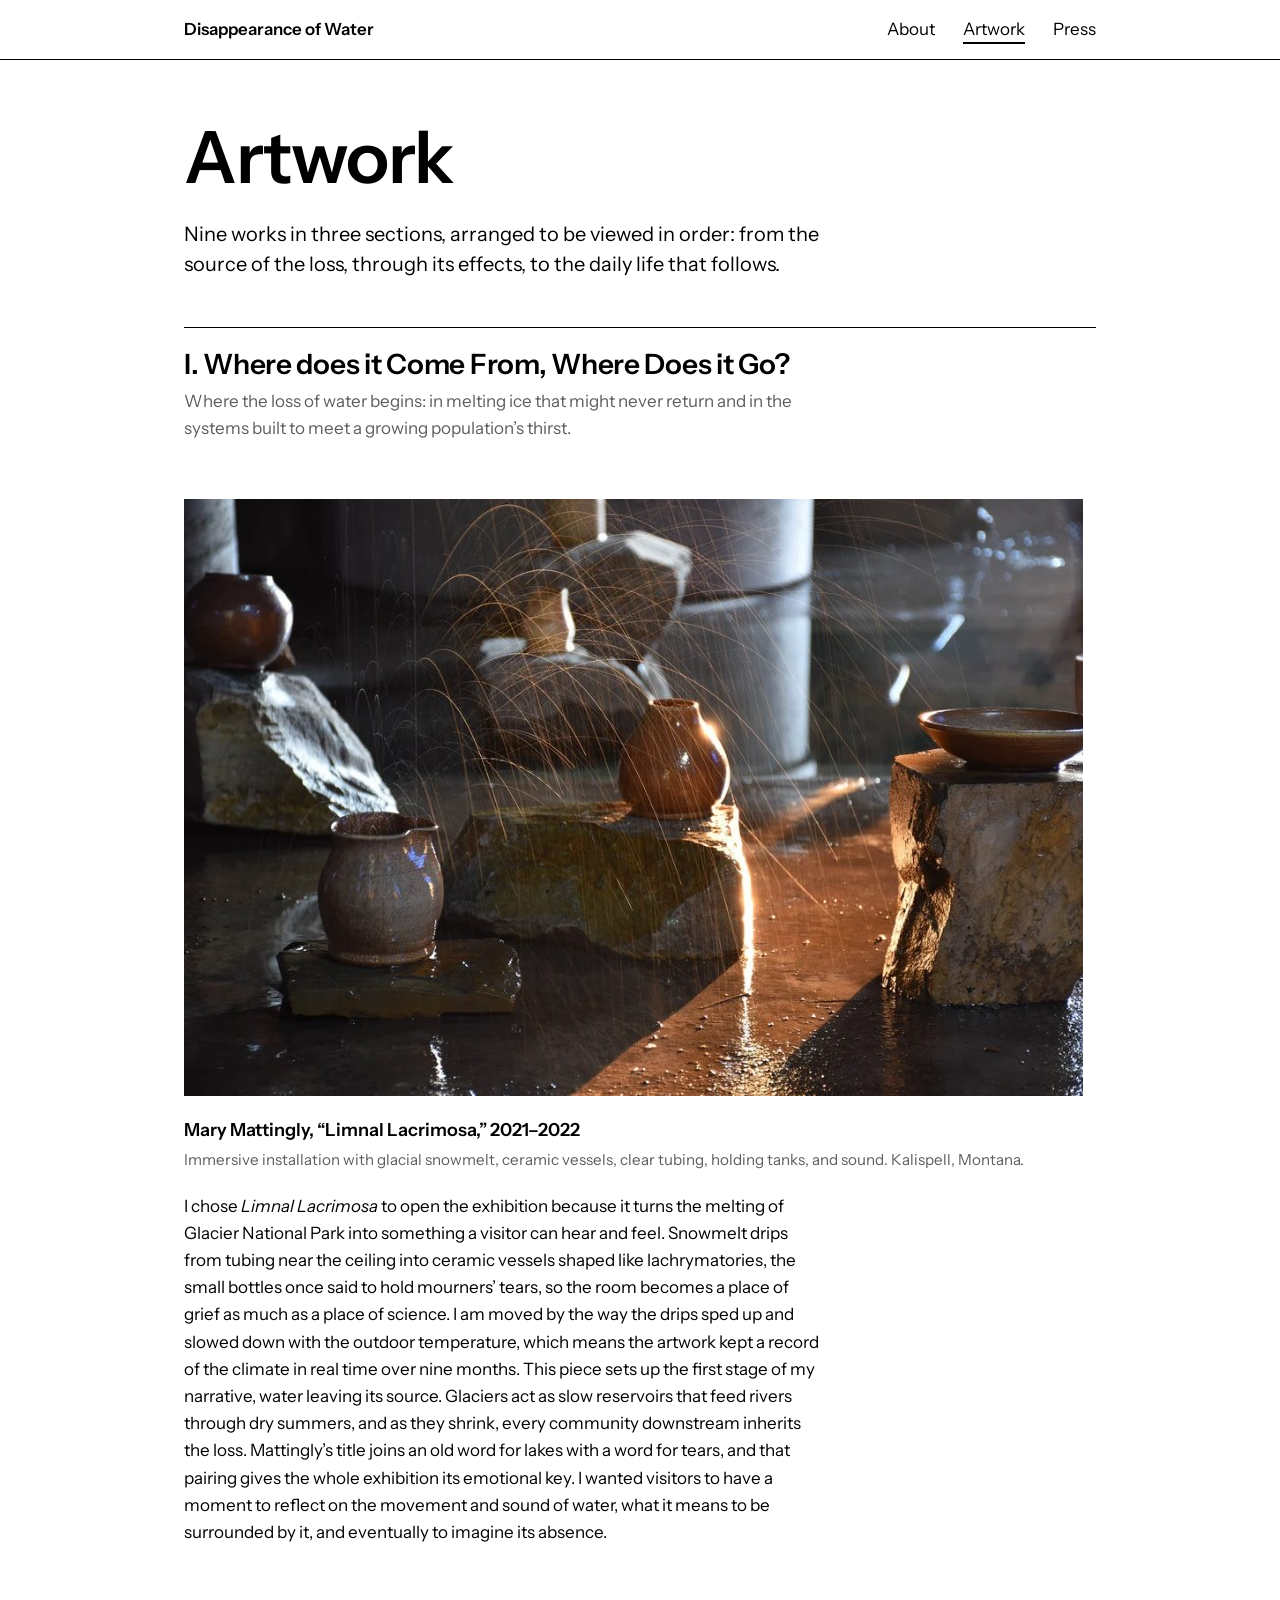
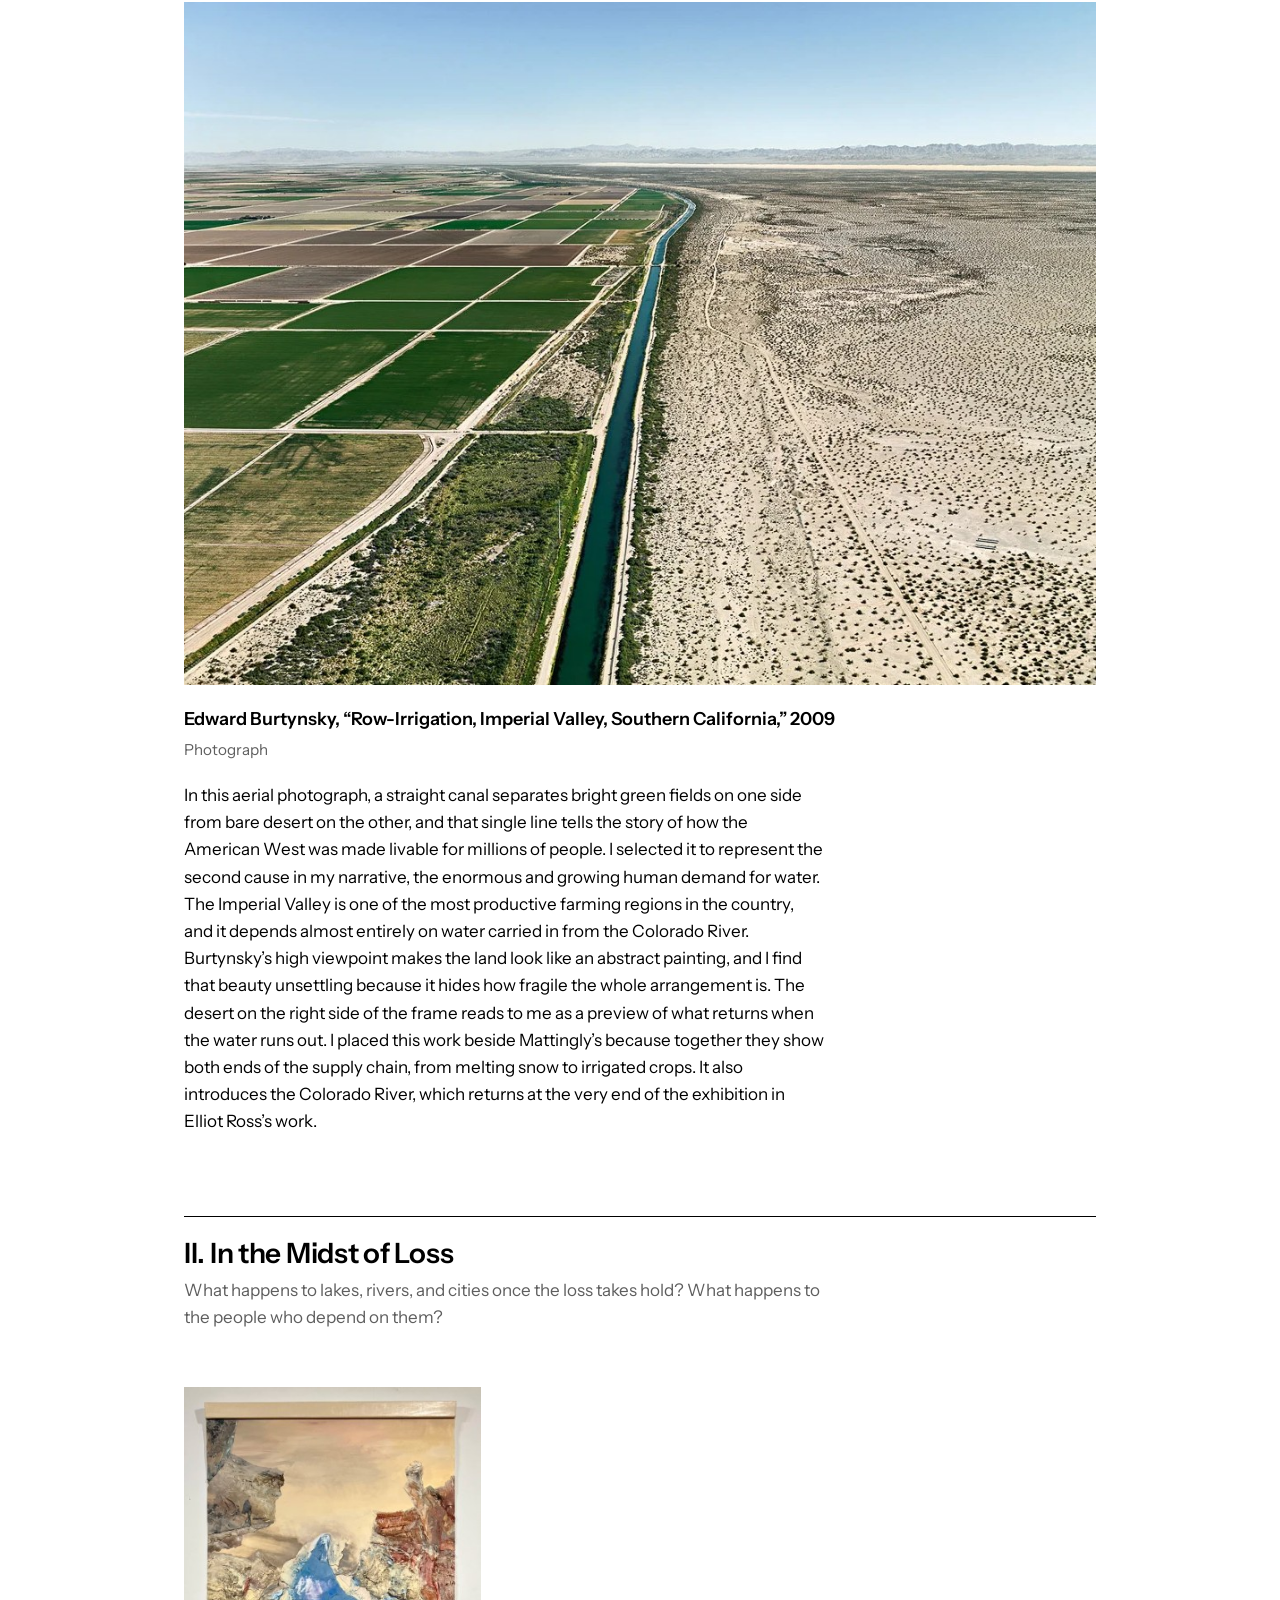
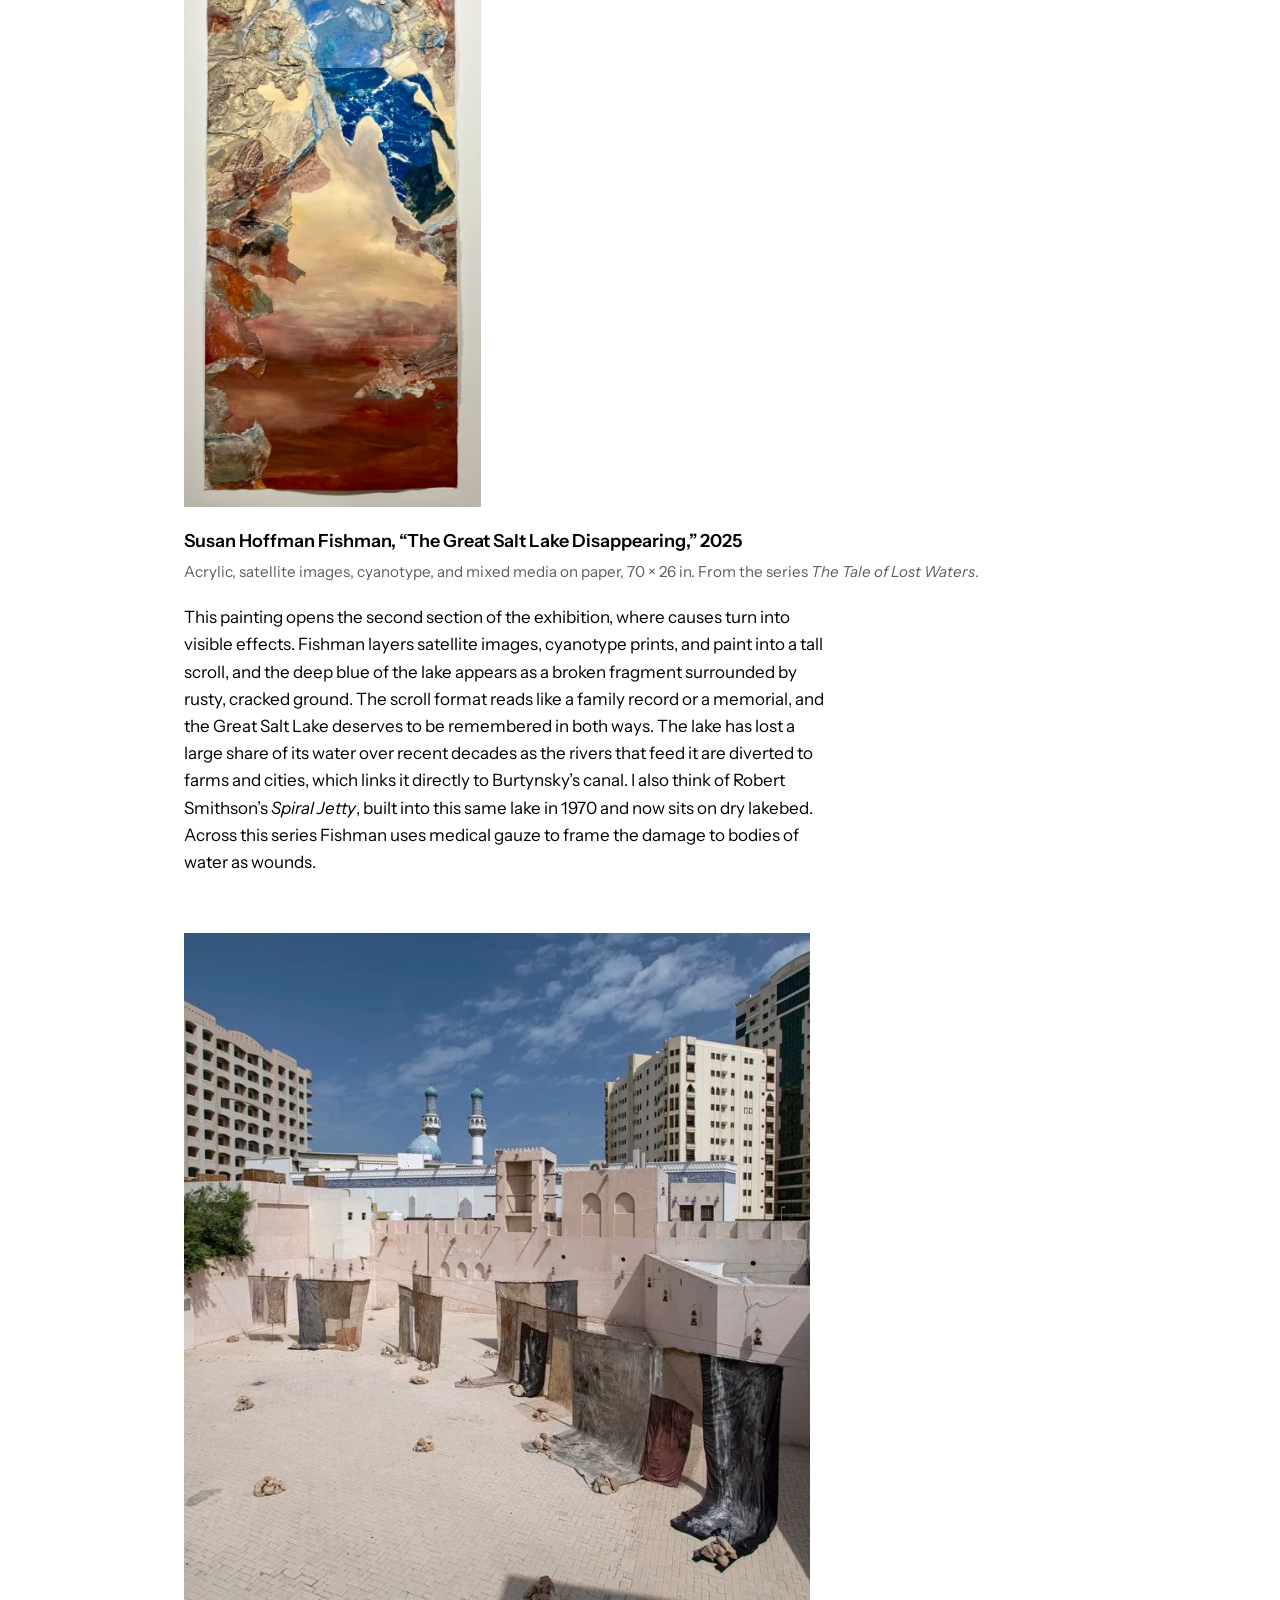
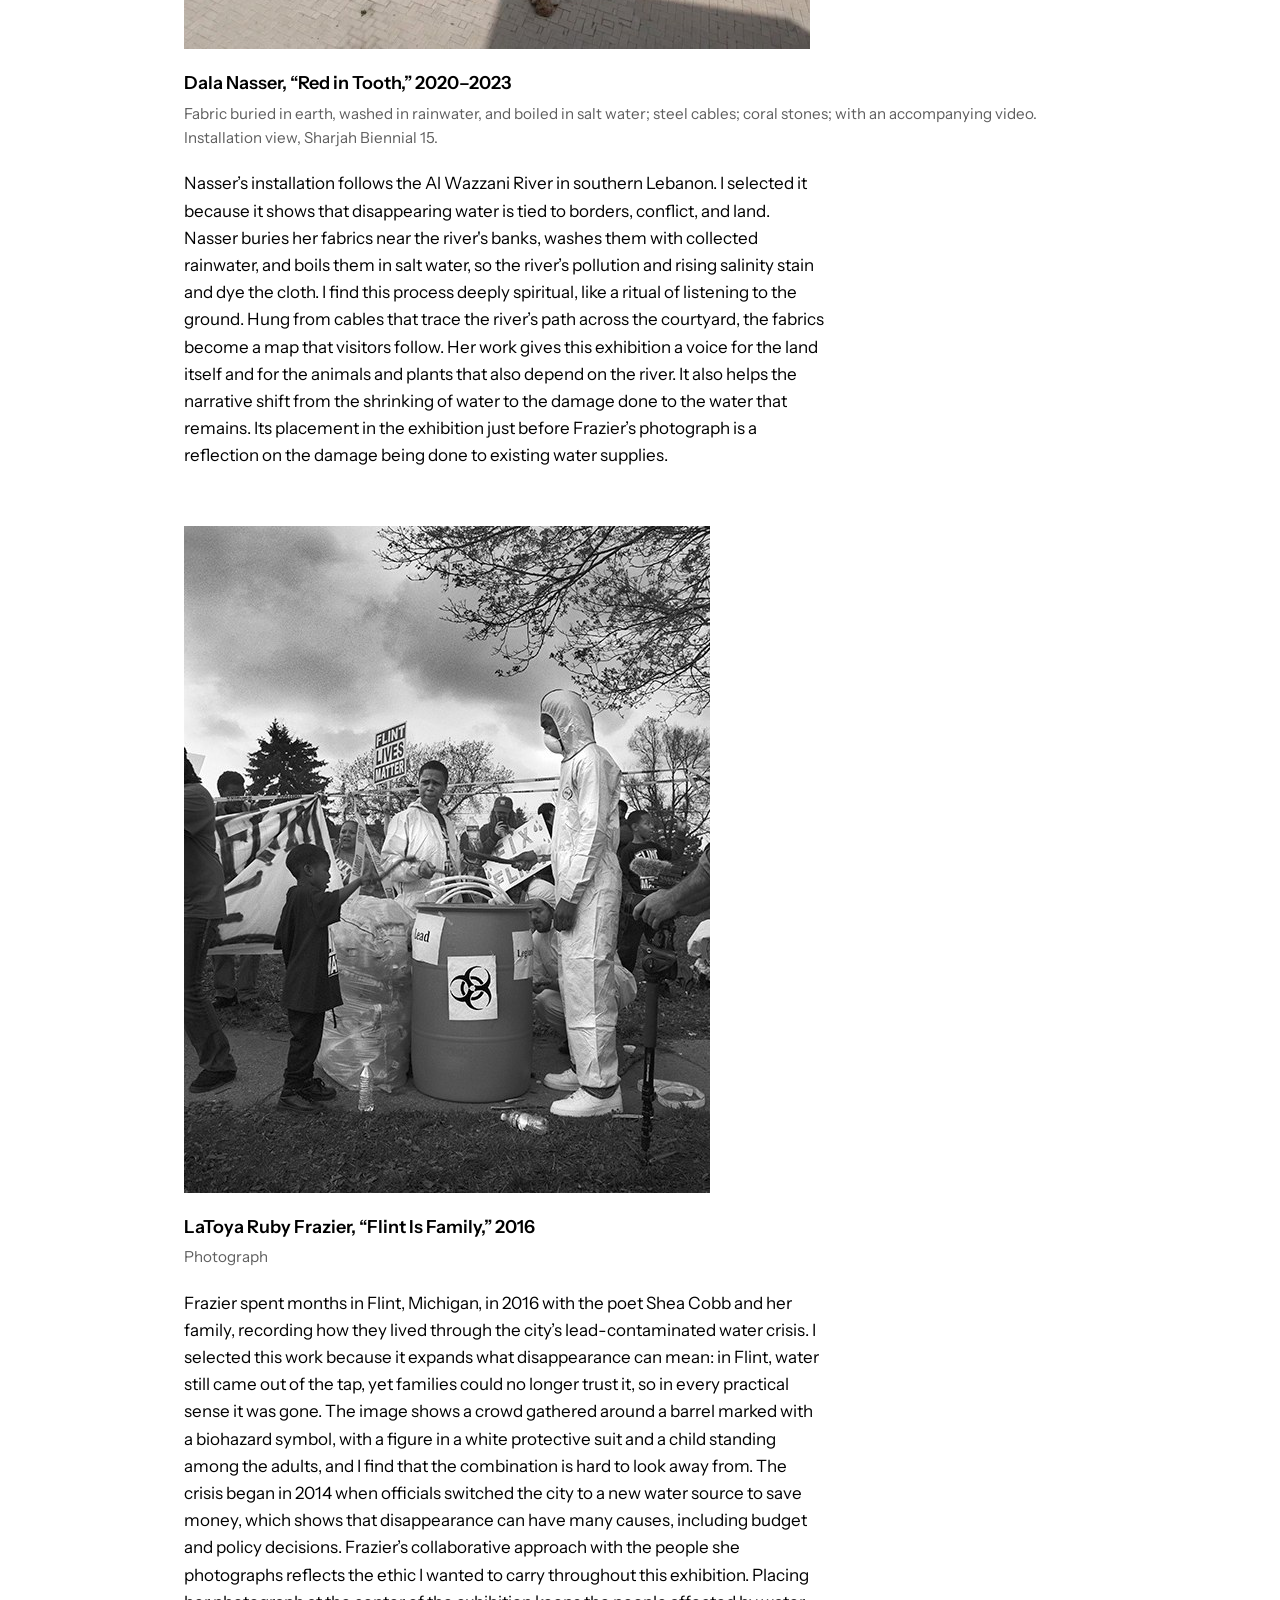
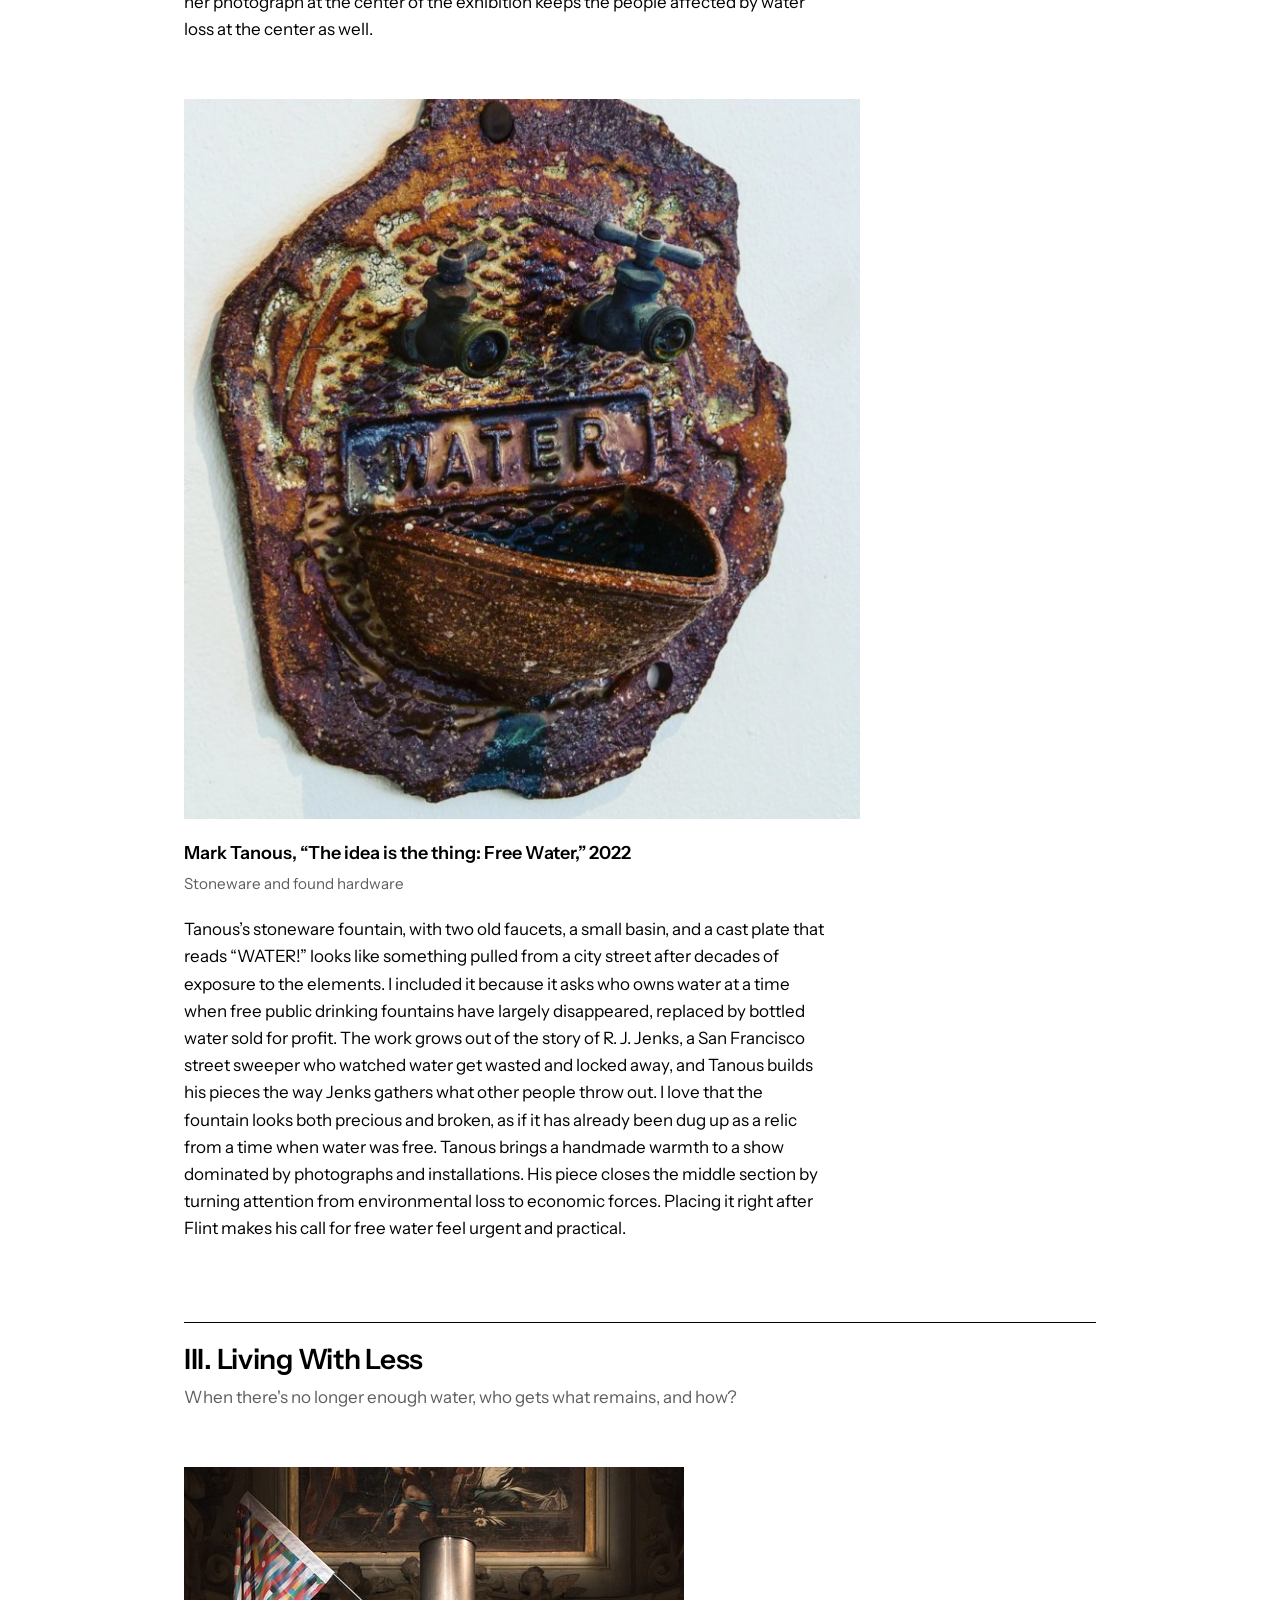
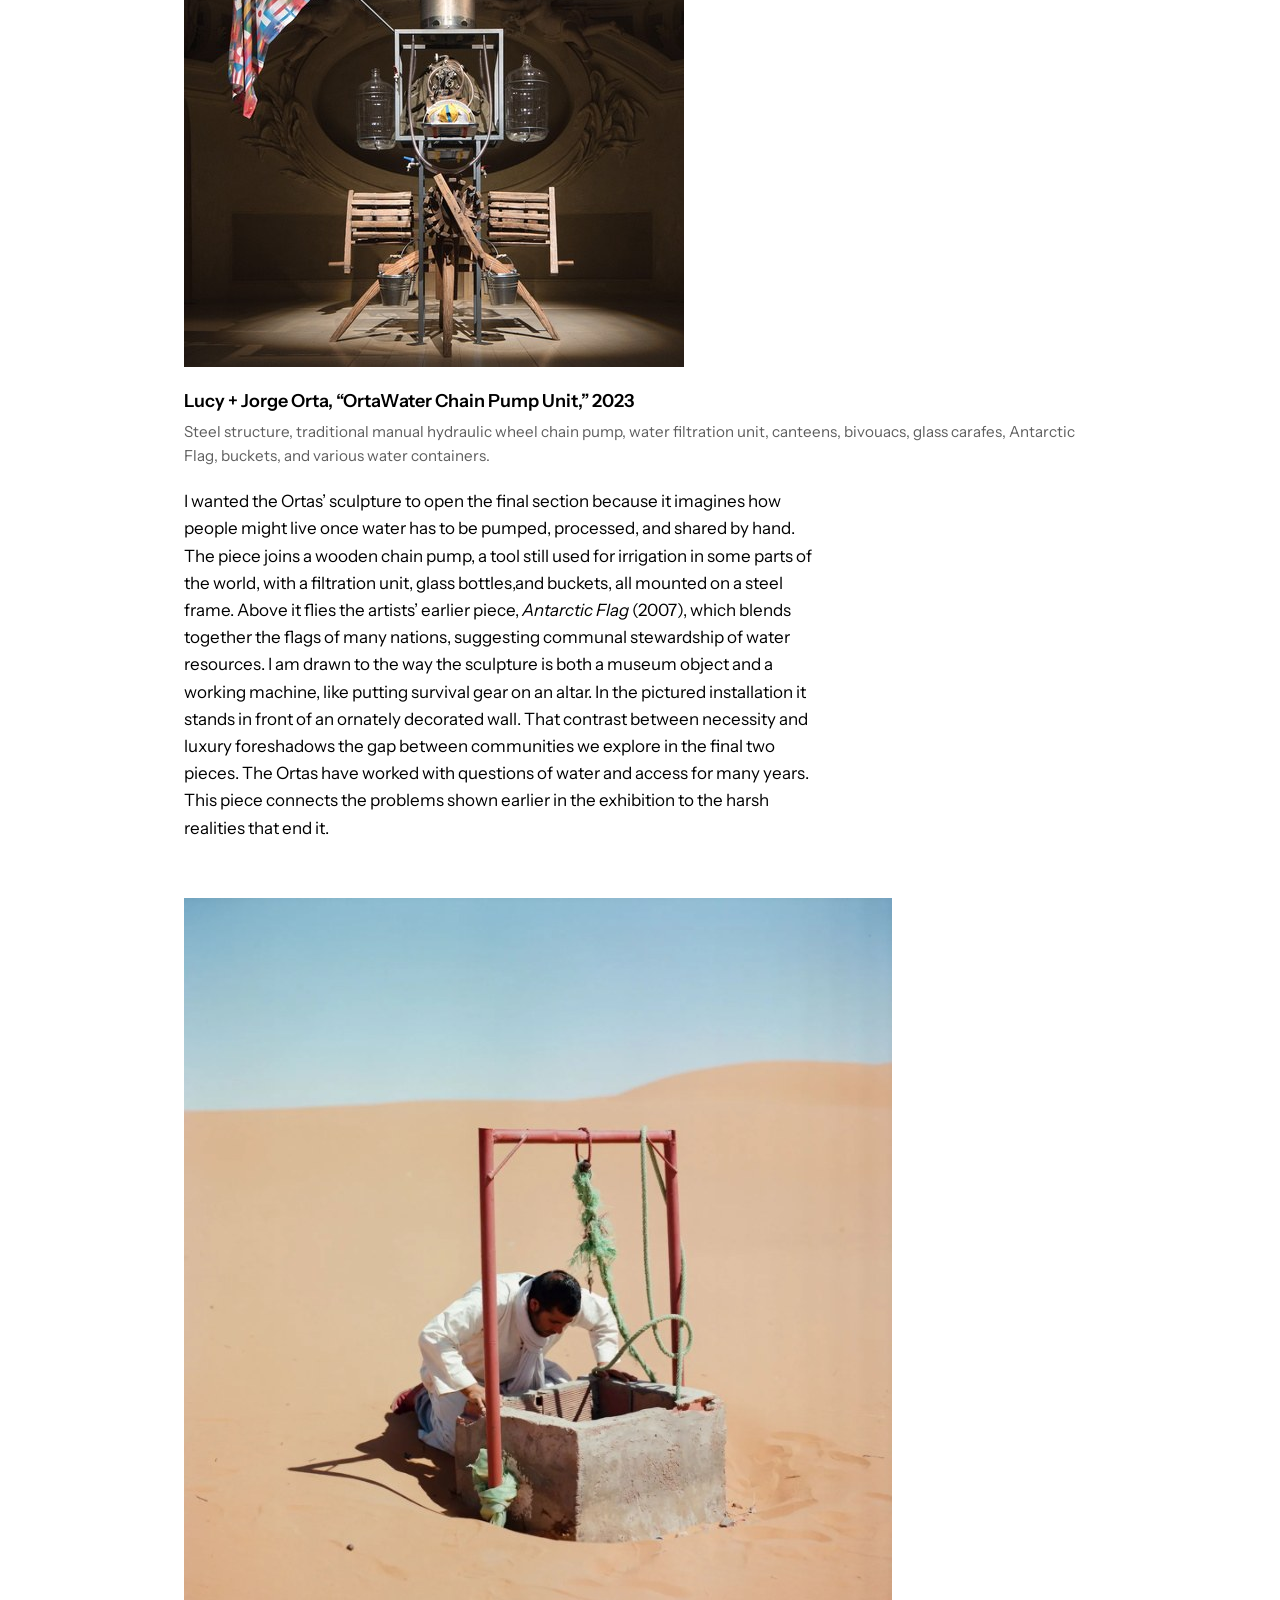
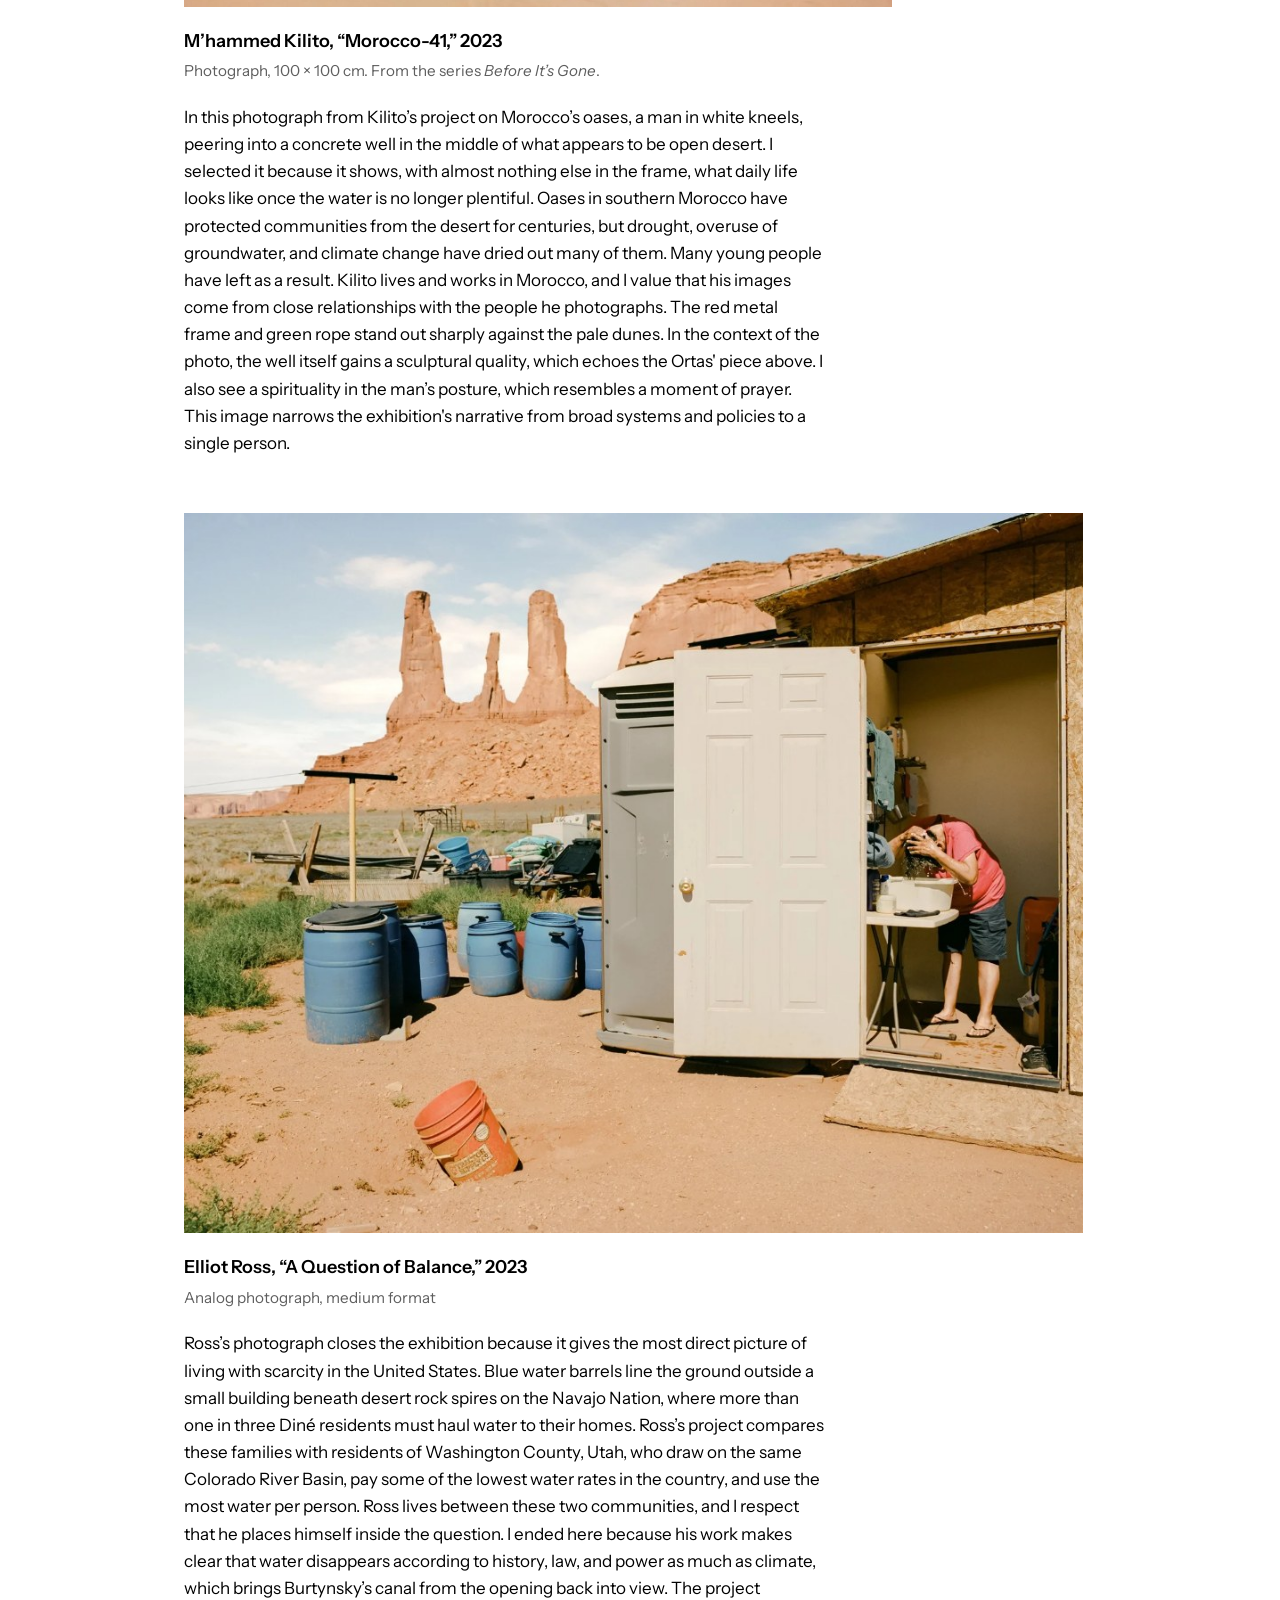
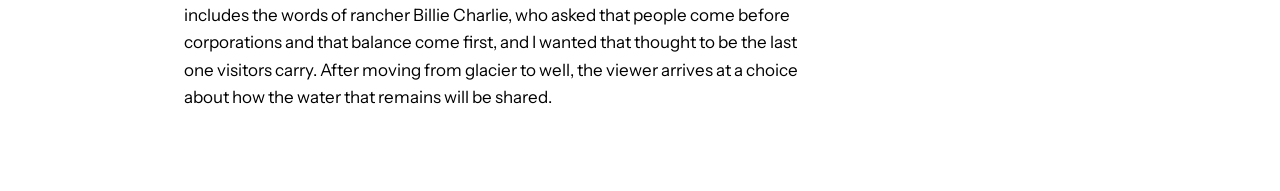
==== commit 7baef4d1: "V4" ====
--- a/artwork.html
+++ b/artwork.html
@@ -68,7 +68,7 @@
         <p class="caption">Susan Hoffman Fishman, “The Great Salt Lake Disappearing,” 2025</p>
         <p class="medium">Acrylic, satellite images, cyanotype, and mixed media on paper, 70 × 26 in. From the series <em>The Tale of Lost Waters</em>.</p>
         <div class="text">
-          <p>This painting opens the second section of the exhibition, where causes turn into visible effects. Fishman layers satellite images, cyanotype prints, and paint into a tall scroll, and the deep blue of the lake appears as a broken fragment surrounded by rusty, cracked ground. The scroll format reads like a family record or a memorial, and the Great Salt Lake deserves to be remembered in both ways. The lake has lost a large share of its water over recent decades as the rivers that feed it are diverted to farms and cities, which links it directly to Burtynsky’s canal. I also think of Robert Smithson’s <em>Spiral Jetty</em>, built into this same lake in 1970 and now stranded on exposed lakebed, so the painting carries a piece of art history with it. Across this series Fishman uses medical gauze to suggest the wounds inflicted on bodies of water, and that idea of land as an injured body runs through the rest of the show. I wanted a painter’s hand at this point to slow the viewer down after an installation and a large photograph.</p>
+          <p>This painting opens the second section of the exhibition, where causes turn into visible effects. Fishman layers satellite images, cyanotype prints, and paint into a tall scroll, and the deep blue of the lake appears as a broken fragment surrounded by rusty, cracked ground. The scroll format reads like a family record or a memorial, and the Great Salt Lake deserves to be remembered in both ways. The lake has lost a large share of its water over recent decades as the rivers that feed it are diverted to farms and cities, which links it directly to Burtynsky’s canal. I also think of Robert Smithson’s <em>Spiral Jetty</em>, built into this same lake in 1970 and now sits on dry lakebed. Across this series Fishman uses medical gauze to frame the damage to bodies of water as wounds.</p>
         </div>
       </article>
 
